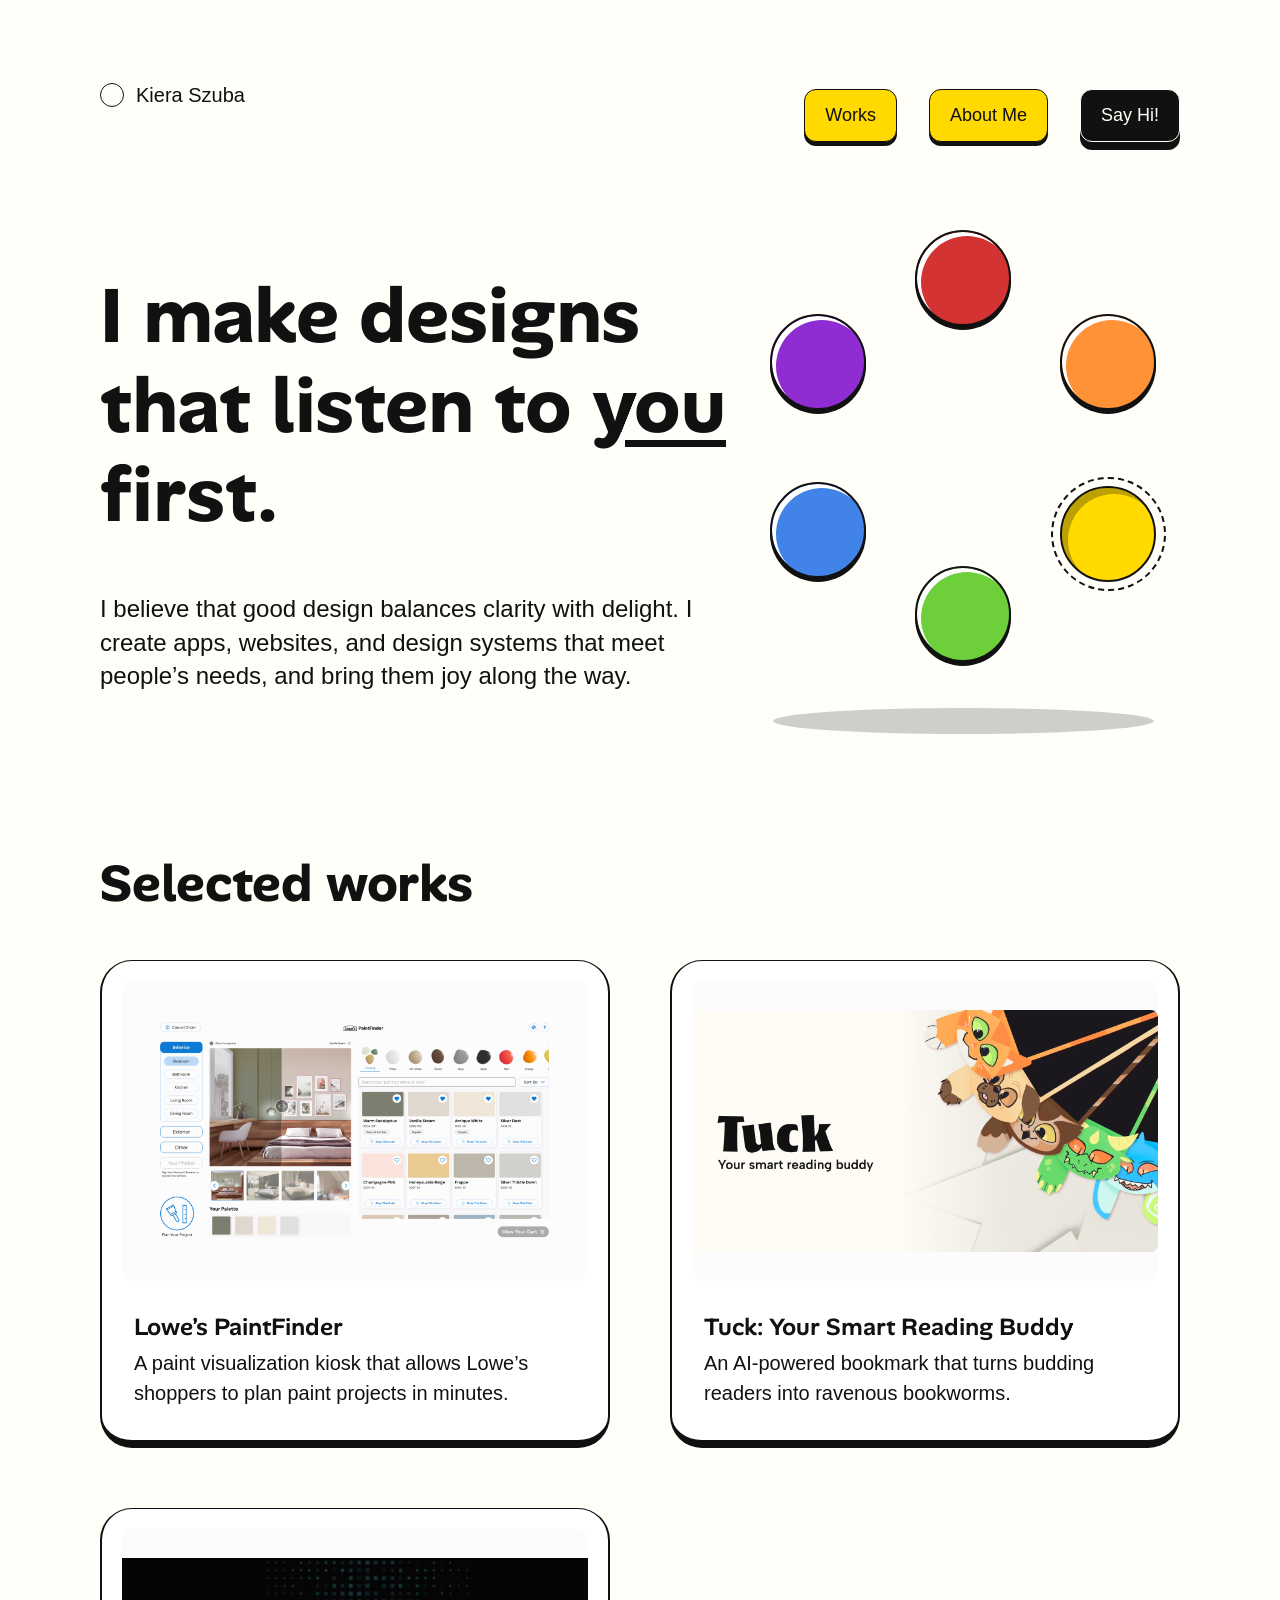
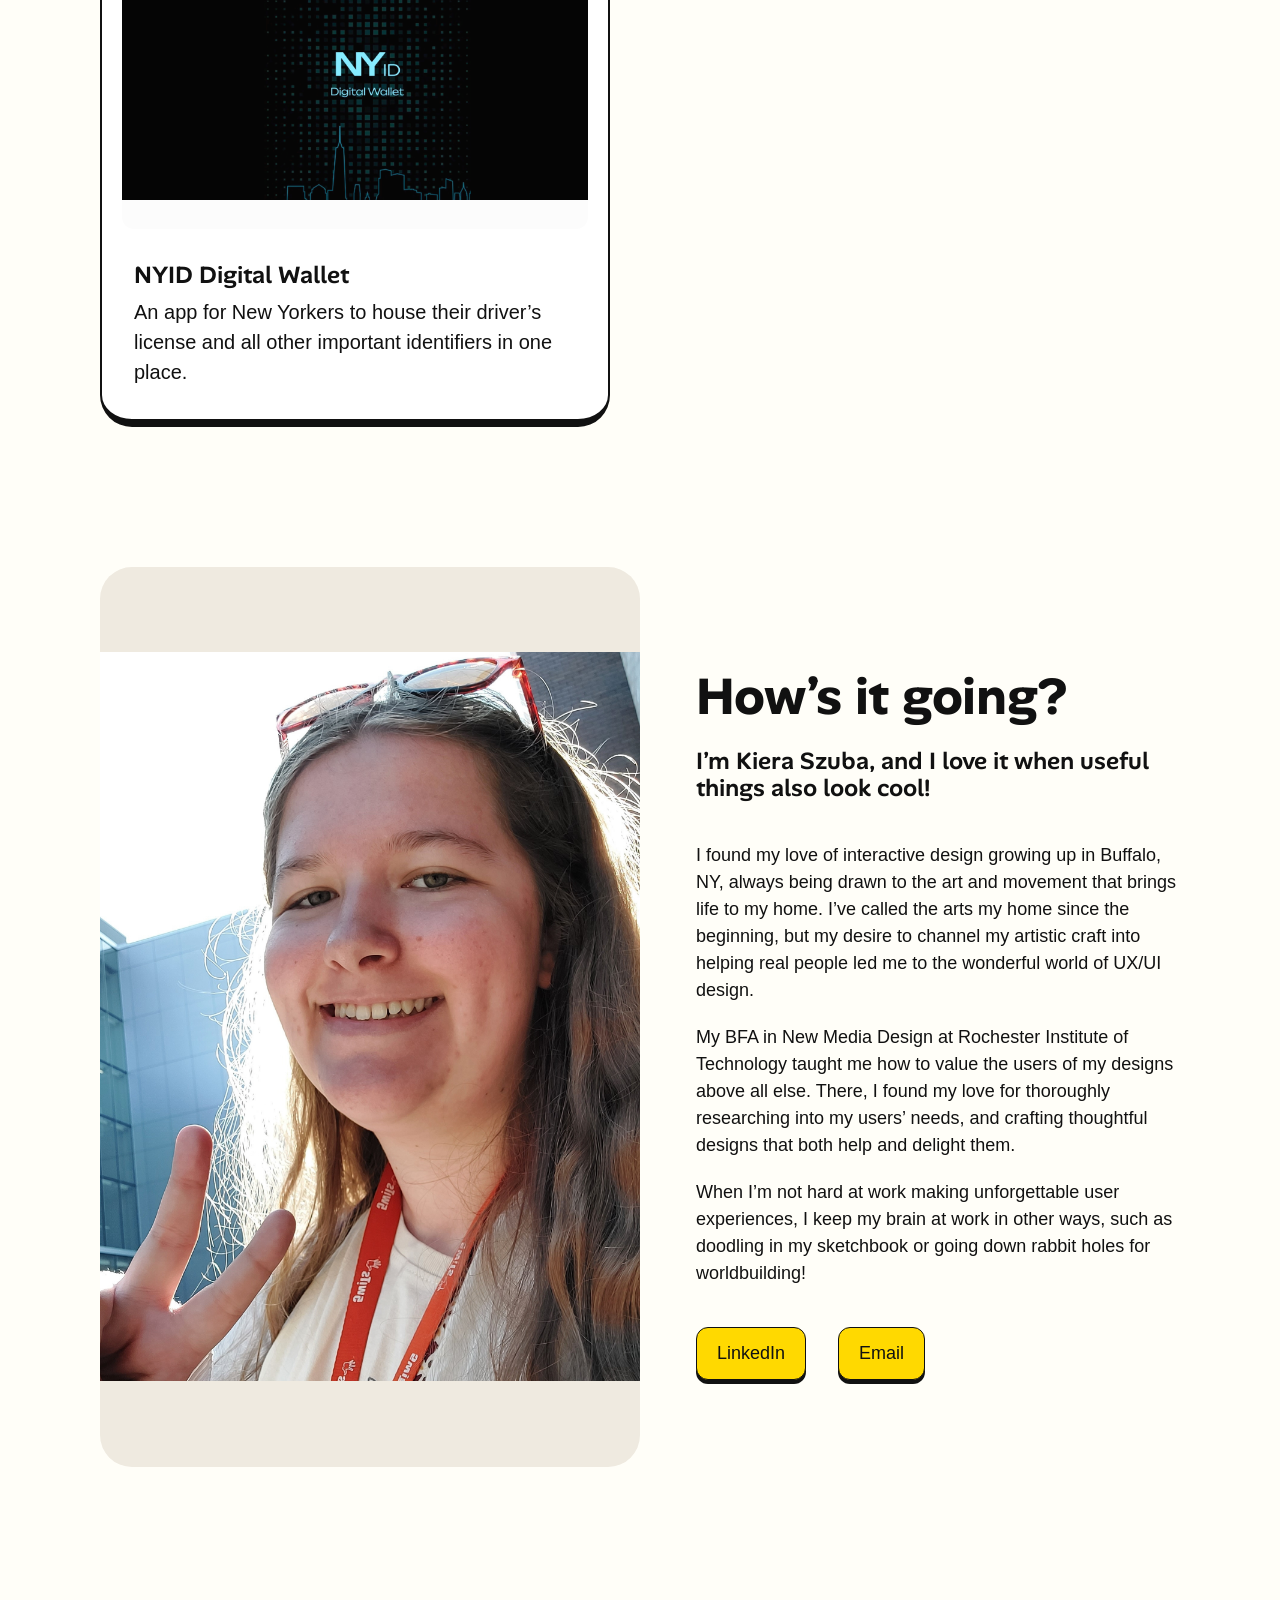
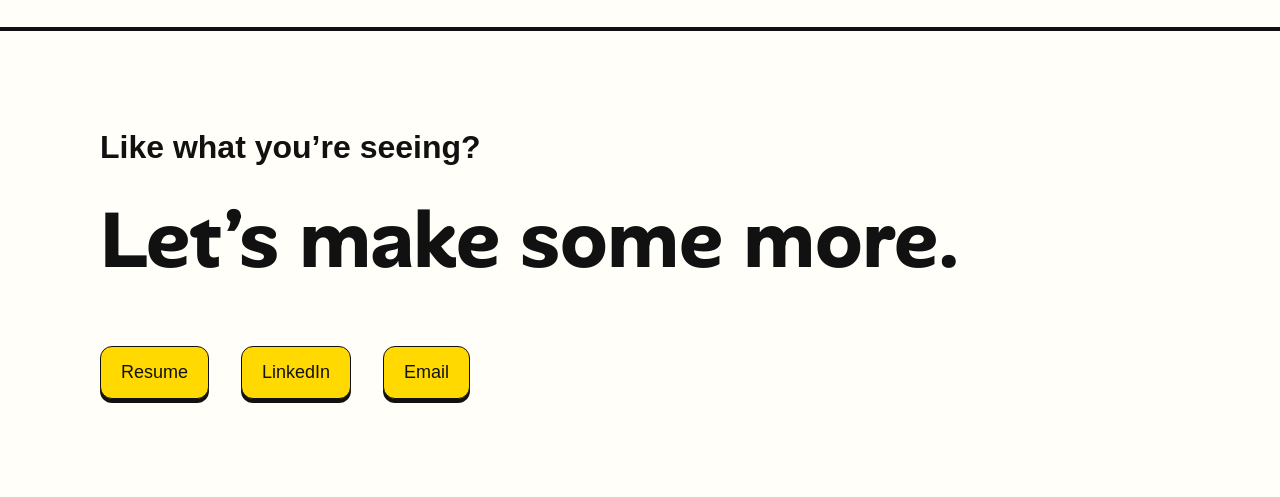
==== index.html @ 677460e4 "add *un-nested* portfolio files" ====
<!DOCTYPE html>
<html lang="en">
<head>
  <meta charset="utf-8">
  <meta name="viewport" content="width=device-width, initial-scale=1">
  <title>Kiera Szuba — UX/UI Designer</title>
  <meta name="description" content="Kiera Szuba designs apps, websites, and design systems that balance clarity with delight.">
  <link rel="preconnect" href="https://fonts.googleapis.com">
  <link rel="preconnect" href="https://fonts.gstatic.com" crossorigin>
  <link href="https://fonts.googleapis.com/css2?family=Alan+Sans:wght@600;700&display=swap" rel="stylesheet">
  <link rel="stylesheet" href="styles.css">
</head>
<body>
  <div class="page">
    <main class="main">

      <header class="header" id="top">
        <nav class="nav" aria-label="Primary">
          <a class="logo" href="#top" aria-label="Kiera Szuba, home">
            <span class="logo__mark" aria-hidden="true"></span>
            <span class="logo__name">Kiera Szuba</span>
          </a>
          <div class="nav__buttons">
            <a class="btn" href="#works">Works</a>
            <a class="btn" href="#about">About Me</a>
            <a class="btn btn--dark" href="#contact">Say Hi!</a>
          </div>
        </nav>

        <div class="intro">
          <div class="intro__text">
            <h1 class="hero">I make designs that listen to <u>you</u> first.</h1>
            <p class="subtitle">I believe that good design balances clarity with delight. I create apps, websites, and design systems that meet people’s needs, and bring them joy along the way.</p>
          </div>

          <div class="wheel" role="group" aria-label="Pick an accent color for the site">
            <div class="wheel__ring">
              <button class="wheel__dot wheel__dot--r" type="button" data-color="#d33333" aria-label="Red" aria-pressed="false"></button>
              <button class="wheel__dot wheel__dot--o" type="button" data-color="#ff9137" aria-label="Orange" aria-pressed="false"></button>
              <button class="wheel__dot wheel__dot--y" type="button" data-color="#ffd900" aria-label="Yellow" aria-pressed="true"></button>
              <button class="wheel__dot wheel__dot--g" type="button" data-color="#6dd03b" aria-label="Green" aria-pressed="false"></button>
              <button class="wheel__dot wheel__dot--b" type="button" data-color="#4183e7" aria-label="Blue" aria-pressed="false"></button>
              <button class="wheel__dot wheel__dot--v" type="button" data-color="#902dd2" aria-label="Purple" aria-pressed="false"></button>
            </div>
            <img class="wheel__shadow" src="assets/wheel-shadow.svg" alt="" aria-hidden="true">
          </div>
        </div>
      </header>

      <div class="body">
        <section class="works" id="works" aria-labelledby="works-title">
          <h2 class="section-title" id="works-title">Selected works</h2>
          <div class="cards">

            <article class="card" data-reveal>
              <div class="card__media">
                <img class="card__img" src="assets/lowes.png" alt="Lowe’s PaintFinder kiosk interface">
              </div>
              <div class="card__text">
                <h3 class="card__title"><a class="card__link" href="paintfinder.html">Lowe’s PaintFinder</a></h3>
                <p class="card__desc">A paint visualization kiosk that allows Lowe’s shoppers to plan paint projects in minutes.</p>
              </div>
            </article>

            <article class="card" data-reveal>
              <div class="card__media">
                <img class="card__img" src="assets/tuck.png" alt="Tuck, your smart reading buddy, with illustrated book characters">
              </div>
              <div class="card__text">
                <h3 class="card__title"><a class="card__link" href="#">Tuck: Your Smart Reading Buddy</a></h3>
                <p class="card__desc">An AI-powered bookmark that turns budding readers into ravenous bookworms.</p>
              </div>
            </article>

            <article class="card" data-reveal>
              <div class="card__media">
                <img class="card__img" src="assets/nyid.png" alt="NYID Digital Wallet splash screen">
              </div>
              <div class="card__text">
                <h3 class="card__title"><a class="card__link" href="#">NYID Digital Wallet</a></h3>
                <p class="card__desc">An app for New Yorkers to house their driver’s license and all other important identifiers in one place.</p>
              </div>
            </article>

          </div>
        </section>

        <section class="about" id="about" aria-labelledby="about-title">
          <div class="about__photo">
            <img src="assets/about-photo.jpg" alt="A monkey resting on a rock ledge at the zoo">
          </div>
          <div class="about__text">
            <div class="about__heading">
              <h2 class="section-title" id="about-title">How’s it going?</h2>
              <p class="about__lede">I’m Kiera Szuba, and I love it when useful things also look cool!</p>
            </div>
            <div class="about__copy">
              <p>I found my love of interactive design growing up in Buffalo, NY, always being drawn to the art and movement that brings life to my home. I’ve called the arts my home since the beginning, but my desire to channel my artistic craft into helping real people led me to the wonderful world of UX/UI design.</p>
              <p>My BFA in New Media Design at Rochester Institute of Technology taught me how to value the users of my designs above all else. There, I found my love for thoroughly researching into my users’ needs, and crafting thoughtful designs that both help and delight them.</p>
              <p>When I’m not hard at work making unforgettable user experiences, I keep my brain at work in other ways, such as doodling in my sketchbook or going down rabbit holes for worldbuilding!</p>
            </div>
            <div class="about__contact">
              <a class="btn" href="#" data-link="linkedin">LinkedIn</a>
              <a class="btn" href="#" data-link="email">Email</a>
            </div>
          </div>
        </section>
      </div>
    </main>

    <footer class="footer" id="contact">
      <div class="footer__content">
        <div class="footer__tagline">
          <p class="footer__kicker">Like what you’re seeing?</p>
          <p class="footer__title">Let’s make some more.</p>
        </div>
        <div class="footer__nav">
          <a class="btn" href="#" data-link="resume">Resume</a>
          <a class="btn" href="#" data-link="linkedin">LinkedIn</a>
          <a class="btn" href="#" data-link="email">Email</a>
        </div>
      </div>
    </footer>
  </div>

  <script src="script.js"></script>
</body>
</html>
---- styles.css ----
/* ---------- Tokens (from Figma) ---------- */
:root {
  --white: #fffef8;
  --black: #111111;
  --tan: #efeae0;

  --purple: #902dd2;
  --blue: #4183e7;
  --green: #6dd03b;
  --yellow: #ffd900;
  --orange: #ff9137;
  --red: #d33333;

  /* Site accent: yellow by default */
  --accent: var(--yellow);
  --accent-ink: var(--black);

  --font-display: "Alan Sans", "Avenir Next", Avenir, sans-serif;
  --font-body: Avenir, "Avenir Next", "Nunito Sans", "Segoe UI", sans-serif;

  --content: 1720px;
  --radius-btn: 12px;
  --radius-card: 32px;
}

*, *::before, *::after { box-sizing: border-box; }

html { scroll-behavior: smooth; }

body {
  margin: 0;
  background: var(--white);
  color: var(--black);
  font-family: var(--font-body);
  font-weight: 350;
  font-size: 18px;
  line-height: 1.5;
  overflow-x: clip;
}

p, h1, h2, h3, figure { margin: 0; }
img { display: block; max-width: 100%; }
a { color: inherit; text-decoration: none; }
::selection { background: var(--accent); color: var(--accent-ink); }

/* ---------- Layout shell ---------- */
.page {
  display: flex;
  flex-direction: column;
  align-items: center;
  gap: 160px;
  padding-top: 80px;
  background: var(--white);
}

.main {
  display: flex;
  flex-direction: column;
  gap: 120px;
  width: min(var(--content), 100% - 200px);
}

/* ---------- Buttons ---------- */
.btn {
  display: inline-flex;
  align-items: center;
  justify-content: center;
  padding: 12px 20px;
  background: var(--accent);
  color: var(--accent-ink);
  border: 1px solid var(--black);
  border-radius: var(--radius-btn);
  box-shadow: 0 4px 0 var(--black);
  font-size: 18px;
  line-height: 1.5;
  white-space: nowrap;
  cursor: pointer;
  transition: transform .12s ease, box-shadow .12s ease, background-color .2s ease, color .2s ease;
}
.btn:hover  { transform: translateY(2px); box-shadow: 0 2px 0 var(--black); }
.btn:active { transform: translateY(4px); box-shadow: 0 0 0 var(--black); }

.btn--dark {
  background: var(--black);
  color: var(--white);
  border-color: var(--white);
  box-shadow: 0 8px 0 var(--black);
}
.btn--dark:hover  { transform: translateY(4px); box-shadow: 0 4px 0 var(--black); }
.btn--dark:active { transform: translateY(8px); box-shadow: 0 0 0 var(--black); }

.btn--cta {
  padding: 14px 28px;
  font-weight: 700;
  font-size: 20px;
}

.btn:focus-visible, .logo:focus-visible, .card__link:focus-visible, .wheel__dot:focus-visible {
  outline: 2px solid var(--black);
  outline-offset: 4px;
}

/* ---------- Header ---------- */
.header {
  display: flex;
  flex-direction: column;
  gap: 80px;
  width: 100%;
}

.nav {
  display: flex;
  align-items: flex-start;
  justify-content: space-between;
  height: 70px;
}

.logo { display: flex; align-items: center; gap: 12px; }
.logo__mark {
  width: 24px;
  height: 24px;
  border: 1px solid var(--black);
  border-radius: 100px;
}
.logo__name { font-size: 20px; line-height: 1.5; white-space: nowrap; }

.nav__buttons { display: flex; align-items: center; gap: 32px; height: 70px; }

.intro {
  display: flex;
  align-items: center;
  justify-content: space-between;
  gap: 48px;
  padding-right: 70px;
}

.intro__text {
  display: flex;
  flex-direction: column;
  gap: 52px;
  min-width: 0;
}

.hero {
  max-width: 1009px;
  font-family: var(--font-display);
  font-weight: 700;
  font-size: clamp(56px, 7.2vw, 78px);
  line-height: 1.15;
}
.hero u, .cs-title u, .footer__title u { text-underline-position: from-font; }

.subtitle {
  max-width: 600px;
  font-size: 32px;
  line-height: 1.4;
}

/* ---------- Color wheel ---------- */
.wheel {
  --s: 1;
  --spin: 60s;
  position: relative;
  flex: none;
  width: calc(493px * var(--s));
  height: calc(630px * var(--s));
}

.wheel__ring {
  position: absolute;
  left: calc(247px * var(--s));
  top: calc(270px * var(--s));
  width: 0;
  height: 0;
  animation: wheel-spin var(--spin) linear infinite;
}

.wheel__dot {
  --dx: 0;
  --dy: 0;
  --dot: var(--red);
  position: absolute;
  left: calc((var(--dx) - 60) * var(--s) * 1px);
  top: calc((var(--dy) - 60) * var(--s) * 1px);
  width: calc(120px * var(--s));
  height: calc(120px * var(--s));
  padding: 0;
  border: 2px solid var(--black);
  border-radius: 50%;
  background: var(--dot);
  box-shadow: inset 4px 4px 0 #fff, 0 4px 0 var(--black);
  cursor: pointer;
  transition: transform .12s ease, box-shadow .12s ease;
  animation: wheel-unspin var(--spin) linear infinite;
}
.wheel__dot:hover  { transform: translateY(2px); box-shadow: inset 4px 4px 0 #fff, 0 2px 0 var(--black); }
.wheel__dot:active { transform: translateY(4px); box-shadow: inset 4px 4px 0 #fff, 0 0 0 var(--black); }

.wheel__dot[aria-pressed="true"],
.wheel__dot[aria-pressed="true"]:hover,
.wheel__dot[aria-pressed="true"]:active {
  transform: translateY(4px);
  box-shadow: inset 6px 6px 0 rgba(17, 17, 17, .28), 0 0 0 var(--black);
}

.wheel__dot::after {
  content: "";
  position: absolute;
  inset: calc(-14px * var(--s));
  border: 2px dashed var(--black);
  border-radius: 50%;
  opacity: 0;
  scale: .6;
  transition: opacity .2s ease, scale .4s cubic-bezier(.34, 1.56, .64, 1);
  animation: dot-orbit 12s linear infinite;
  pointer-events: none;
}
.wheel__dot[aria-pressed="true"]::after { opacity: 1; scale: 1; }

.wheel__ripple {
  position: absolute;
  inset: -2px;
  border: 3px solid var(--black);
  border-radius: 50%;
  pointer-events: none;
}

.wheel:has(.wheel__dot:hover, .wheel__dot:focus-visible) :is(.wheel__ring, .wheel__dot) {
  animation-play-state: paused;
}

.wheel__dot--r { --dx: 0;      --dy: -209.5;  --dot: var(--red); }
.wheel__dot--o { --dx: 181.4;  --dy: -104.75; --dot: var(--orange); }
.wheel__dot--y { --dx: 181.4;  --dy: 104.75;  --dot: var(--yellow); }
.wheel__dot--g { --dx: 0;      --dy: 209.5;   --dot: var(--green); }
.wheel__dot--b { --dx: -181.4; --dy: 104.75;  --dot: var(--blue); }
.wheel__dot--v { --dx: -181.4; --dy: -104.75; --dot: var(--purple); }

@keyframes wheel-spin   { from { rotate: 0deg; } to { rotate: 360deg; } }
@keyframes wheel-unspin { from { rotate: 0deg; } to { rotate: -360deg; } }
@keyframes dot-orbit    { to { rotate: 360deg; } }

.wheel__shadow {
  position: absolute;
  left: calc(9px * var(--s));
  top: calc(597px * var(--s));
  width: calc(476px * var(--s));
  height: calc(33px * var(--s));
  pointer-events: none;
}

/* ---------- Body ---------- */
.body {
  display: flex;
  flex-direction: column;
  gap: 140px;
  width: 100%;
}

.section-title {
  font-family: var(--font-display);
  font-weight: 700;
  font-size: 52px;
  line-height: 1.15;
}

/* Works */
.works { display: grid; gap: 46px; }

.cards {
  display: grid;
  grid-template-columns: repeat(2, minmax(0, 1fr));
  gap: 60px;
}

.card {
  position: relative;
  display: flex;
  flex-direction: column;
  gap: 20px;
  padding: 20px;
  background: #fff;
  border: solid var(--black);
  border-width: 1px 2px 8px 2px;
  border-radius: var(--radius-card);
  transition: transform .15s ease;
}
.card:hover { transform: translateY(-4px); }

.card__media {
  position: relative;
  height: 300px;
  border-radius: var(--radius-btn);
  background: #fcfcfc;
  overflow: clip;
}
.card__img {
  position: absolute;
  left: 50%;
  top: 50%;
  width: 100%;
  height: 400px;
  object-fit: contain;
  transform: translate(-50%, -50%);
  pointer-events: none;
}

.card__text {
  display: flex;
  flex-direction: column;
  gap: 8px;
  width: min(504px, 100%);
  padding: 12px;
}
.card__title {
  font-family: var(--font-display);
  font-weight: 600;
  font-size: 24px;
  line-height: 1.15;
}
.card__link::after { content: ""; position: absolute; inset: 0; border-radius: inherit; }
.card__desc { font-size: 20px; line-height: 1.5; }

/* About */
.about { display: flex; align-items: flex-start; gap: 80px; }

.about__photo {
  position: relative;
  flex: none;
  width: 820px;
  height: 1080px;
  border-radius: var(--radius-card);
  background: var(--tan);
  overflow: clip;
}
.about__photo img {
  height: 100%;
  object-fit: contain;
}

.about__text {
  position: sticky;
  top: 0;
  display: flex;
  flex-direction: column;
  gap: 40px;
  padding: 100px 0 40px;
  width: min(655px, 100%);
}
.about__heading { display: flex; flex-direction: column; gap: 20px; }
.about__lede {
  font-family: var(--font-display);
  font-weight: 600;
  font-size: 24px;
  line-height: 1.15;
}
.about__copy p { line-height: 1.5; }
.about__copy p + p { margin-top: 20px; }
.about__contact { display: flex; gap: 32px; padding-bottom: 4px; }

/* ---------- Case Study Specific Styles ---------- */
.cs-hero {
  display: flex;
  flex-direction: column;
  gap: 24px;
  max-width: 900px;
}

.cs-title {
  font-family: var(--font-display);
  font-weight: 700;
  font-size: clamp(48px, 6vw, 72px);
  line-height: 1.1;
}

.cs-subtitle {
  font-size: 28px;
  line-height: 1.4;
  color: #333;
}

.cs-hero-media {
  width: 100%;
  background: #fff;
  border-radius: var(--radius-card);
  display: flex;
  justify-content: center;
  align-items: center;
  overflow: hidden;
}

.cs-hero-media img {
  width: 100%;
  height: auto;
  border-radius: var(--radius-btn);
}

.cs-grid {
  display: grid;
  grid-template-columns: 1fr 1fr;
  gap: 80px;
  align-items: start;
}

.cs-text-block {
  display: flex;
  flex-direction: column;
  gap: 40px;
}

.cs-heading {
  font-family: var(--font-display);
  font-weight: 700;
  font-size: 44px;
  line-height: 1.2;
}

.cs-copy {
  display: flex;
  flex-direction: column;
  gap: 20px;
  font-size: 22px;
  line-height: 1.5;
}

.cs-subsection {
  display: flex;
  flex-direction: column;
  gap: 16px;
  margin-top: 10px;
}

.cs-subheading {
  font-family: var(--font-display);
  font-weight: 700;
  font-size: 26px;
}

.cs-copy-text {
  font-size: 20px;
  line-height: 1.6;
}

.cs-media-block {
  display: flex;
  flex-direction: column;
  gap: 16px;
}

.cs-media-img {
  width: 100%;
  border-radius: var(--radius-card);
  object-fit: cover;
}

.cs-caption {
  font-size: 16px;
  color: #555;
  text-align: center;
  font-style: italic;
}

.cs-features {
  display: flex;
  flex-direction: column;
  gap: 48px;
}

.cs-feature-cards {
  display: grid;
  grid-template-columns: repeat(3, minmax(0, 1fr));
  gap: 32px;
}

.cs-card {
  padding: 36px 30px;
  background: #fff;
  border: solid var(--black);
  border-width: 1px 2px 8px 2px;
  border-radius: var(--radius-card);
  display: flex;
  flex-direction: column;
  gap: 16px;
}

.cs-card__title {
  font-family: var(--font-display);
  font-weight: 700;
  font-size: 26px;
}

.cs-card__desc {
  font-size: 19px;
  line-height: 1.5;
}

/* ---------- Anatomy Section ---------- */
.cs-anatomy {
  display: flex;
  flex-direction: column;
  gap: 36px;
  width: 100%;
}

.cs-anatomy__header {
  display: flex;
  flex-direction: column;
  gap: 12px;
}

.cs-anatomy__intro {
  font-size: 20px;
  line-height: 1.5;
  color: var(--black);
}

.cs-anatomy__instruction {
  font-size: 18px;
  color: #555;
}

.cs-anatomy__content {
  display: grid;
  grid-template-columns: minmax(0, 1.3fr) minmax(0, 0.9fr);
  gap: 48px;
  align-items: center;
}

.cs-anatomy__views {
  display: grid;
  grid-template-columns: repeat(2, 1fr);
  gap: 24px;
}

.cs-anatomy__view {
  position: relative;
  display: flex;
  align-items: center;
  justify-content: center;
}

.cs-anatomy__view img {
  width: 100%;
  height: auto;
  object-fit: contain;
  display: block;
}

.cs-hotspot {
  position: absolute;
  width: 32px;
  height: 32px;
  padding: 6px;
  border: 2px solid var(--black);
  border-radius: 50%;
  background: var(--yellow);
  cursor: pointer;
  transform: translate(-50%, -50%);
  display: flex;
  align-items: center;
  justify-content: center;
  box-shadow: 0 2px 6px rgba(0, 0, 0, 0.2);
  transition: transform 0.2s ease, background-color 0.2s ease, box-shadow 0.2s ease;
  z-index: 2;
}

.cs-hotspot__dot {
  width: 80%;
  height: 80%;
  border-radius: 50%;
  background: var(--black);
  pointer-events: none;
}

.cs-hotspot:hover {
  transform: translate(-50%, -50%) scale(1.15);
  box-shadow: 0 4px 10px rgba(0, 0, 0, 0.3);
  padding: 2px;
}

.cs-hotspot.is-active {
  background: var(--yellow);
  outline: 1px dashed var(--black);
  outline-offset: 2px;
  transform: translate(-50%, -50%) scale(1.25);
  padding: 2px;
}

.cs-hotspot:focus-visible {
  outline: 3px solid var(--black);
  outline-offset: 3px;
}

.cs-anatomy__card-wrapper {
  display: flex;
  align-items: center;
}

.cs-anatomy__card {
  padding: 36px 32px;
  background: #fff;
  border: 1px solid var(--black);
  border-radius: var(--radius-card);
  box-shadow: 0 4px 12px rgba(0, 0, 0, 0.04);
  display: flex;
  flex-direction: column;
  gap: 16px;
  width: 100%;
  min-height: 220px;
  justify-content: center;
  transition: opacity 0.25s ease, transform 0.25s ease;
}

.cs-anatomy__card-title {
  font-family: var(--font-display);
  font-weight: 700;
  font-size: 28px;
  line-height: 1.2;
  color: var(--black);
}

.cs-anatomy__card-desc {
  font-size: 19px;
  line-height: 1.6;
  color: #333;
}

/* ---------- Footer ---------- */
.footer {
  width: 100%;
  padding: 94px 100px;
  border-top: 4px solid var(--black);
  overflow: clip;
}
.footer__content { display: flex; flex-direction: column; gap: 60px; }
.footer__tagline { display: flex; flex-direction: column; gap: 24px; }
.footer__kicker { font-weight: 800; font-size: 32px; line-height: 1.4; }
.footer__title {
  font-family: var(--font-display);
  font-weight: 700;
  font-size: 80px;
  line-height: 1.15;
}
.footer__nav { display: flex; align-items: center; gap: 32px; padding-bottom: 4px; }

.back-to-top {
  background: none;
  border: none;
  font-family: var(--font-body);
  font-size: 16px;
  font-weight: 600;
  cursor: pointer;
  text-decoration: underline;
  color: var(--black);
  padding: 4px 8px;
}
.back-to-top:hover { opacity: 0.7; }

/* ---------- Scroll reveal ---------- */
.js [data-reveal] {
  opacity: 0;
  transform: translateY(24px);
  transition: opacity .6s ease, transform .6s ease;
}
.js [data-reveal].is-visible { opacity: 1; transform: none; }
.js [data-reveal].is-visible:hover { transform: translateY(-4px); transition: transform .15s ease; }

@media (prefers-reduced-motion: reduce) {
  html { scroll-behavior: auto; }
  .wheel__ring, .wheel__dot, .wheel__dot::after { animation: none; }
  .wheel__dot::after { transition: none; }
  .js [data-reveal] { opacity: 1; transform: none; transition: none; }
  .btn, .card, .wheel__dot { transition: none; }
}

/* ---------- Responsive ---------- */
@media (max-width: 1512px) {
  .intro { padding-right: 20px; gap: 32px; }
  .wheel { --s: .8; }
  .subtitle { font-size: 24px; }
  .about { gap: 56px; }
  .about__photo { width: 50%; height: 900px; }
  .footer__card { padding: 48px 56px; }
}

@media (max-width: 1100px) {
  .main, .footer { width: calc(100% - 80px); }
  .header { gap: 56px; }
  .intro { flex-direction: column; align-items: flex-start; gap: 56px; }
  .wheel { --s: .6; align-self: center; }
  .cards { grid-template-columns: 1fr; }
  .about { flex-direction: column; }
  .about__photo { width: 100%; height: 640px; }
  .about__text { position: static; padding: 0; width: 100%; }
  
  .cs-grid { grid-template-columns: 1fr; gap: 48px; }
  .cs-feature-cards { grid-template-columns: 1fr; }
  .cs-anatomy__content { grid-template-columns: 1fr; gap: 32px; }
  
  .footer__card { grid-template-columns: 1fr; gap: 32px; }
  .footer__right { align-items: flex-start; }
  .footer__nav { justify-content: flex-start; }
}

@media (max-width: 640px) {
  .page { gap: 96px; padding-top: 32px; }
  .main, .footer { width: calc(100% - 40px); gap: 80px; }
  .nav { height: auto; flex-direction: column; gap: 20px; }
  .nav__buttons, .about__contact, .footer__nav { gap: 12px; flex-wrap: wrap; height: auto; }
  .subtitle { font-size: 22px; }
  .wheel { --s: .5; }
  .body { gap: 80px; }
  .section-title { font-size: 36px; }
  .card { padding: 14px; }
  .card__media { height: 280px; }
  .cs-anatomy__views { grid-template-columns: 1fr; }
  .cs-hotspot { width: 28px; height: 28px; }
  .cs-hotspot__dot { width: 6px; height: 6px; }
  .cs-anatomy__card { padding: 24px; }
  .cs-anatomy__card-title { font-size: 22px; }
  .cs-anatomy__card-desc { font-size: 17px; }
  .footer__card { padding: 32px 24px; }
}
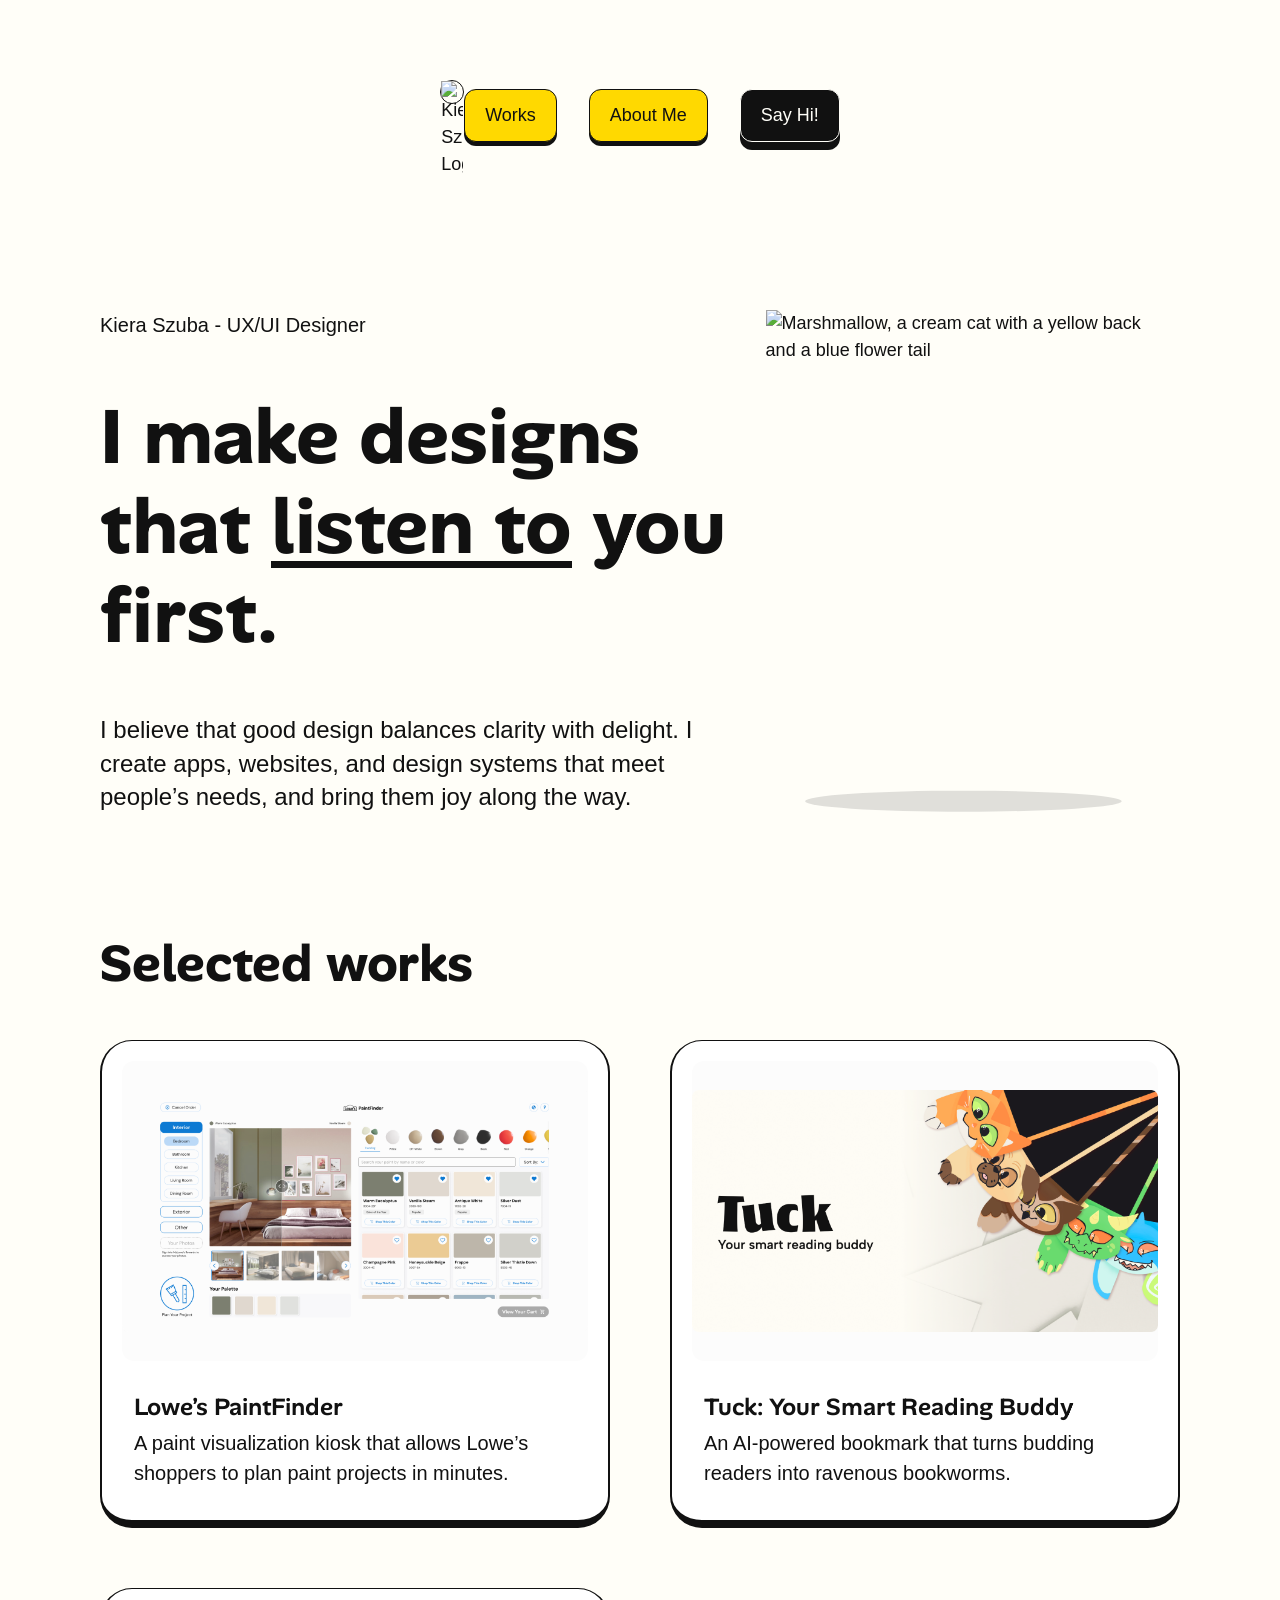
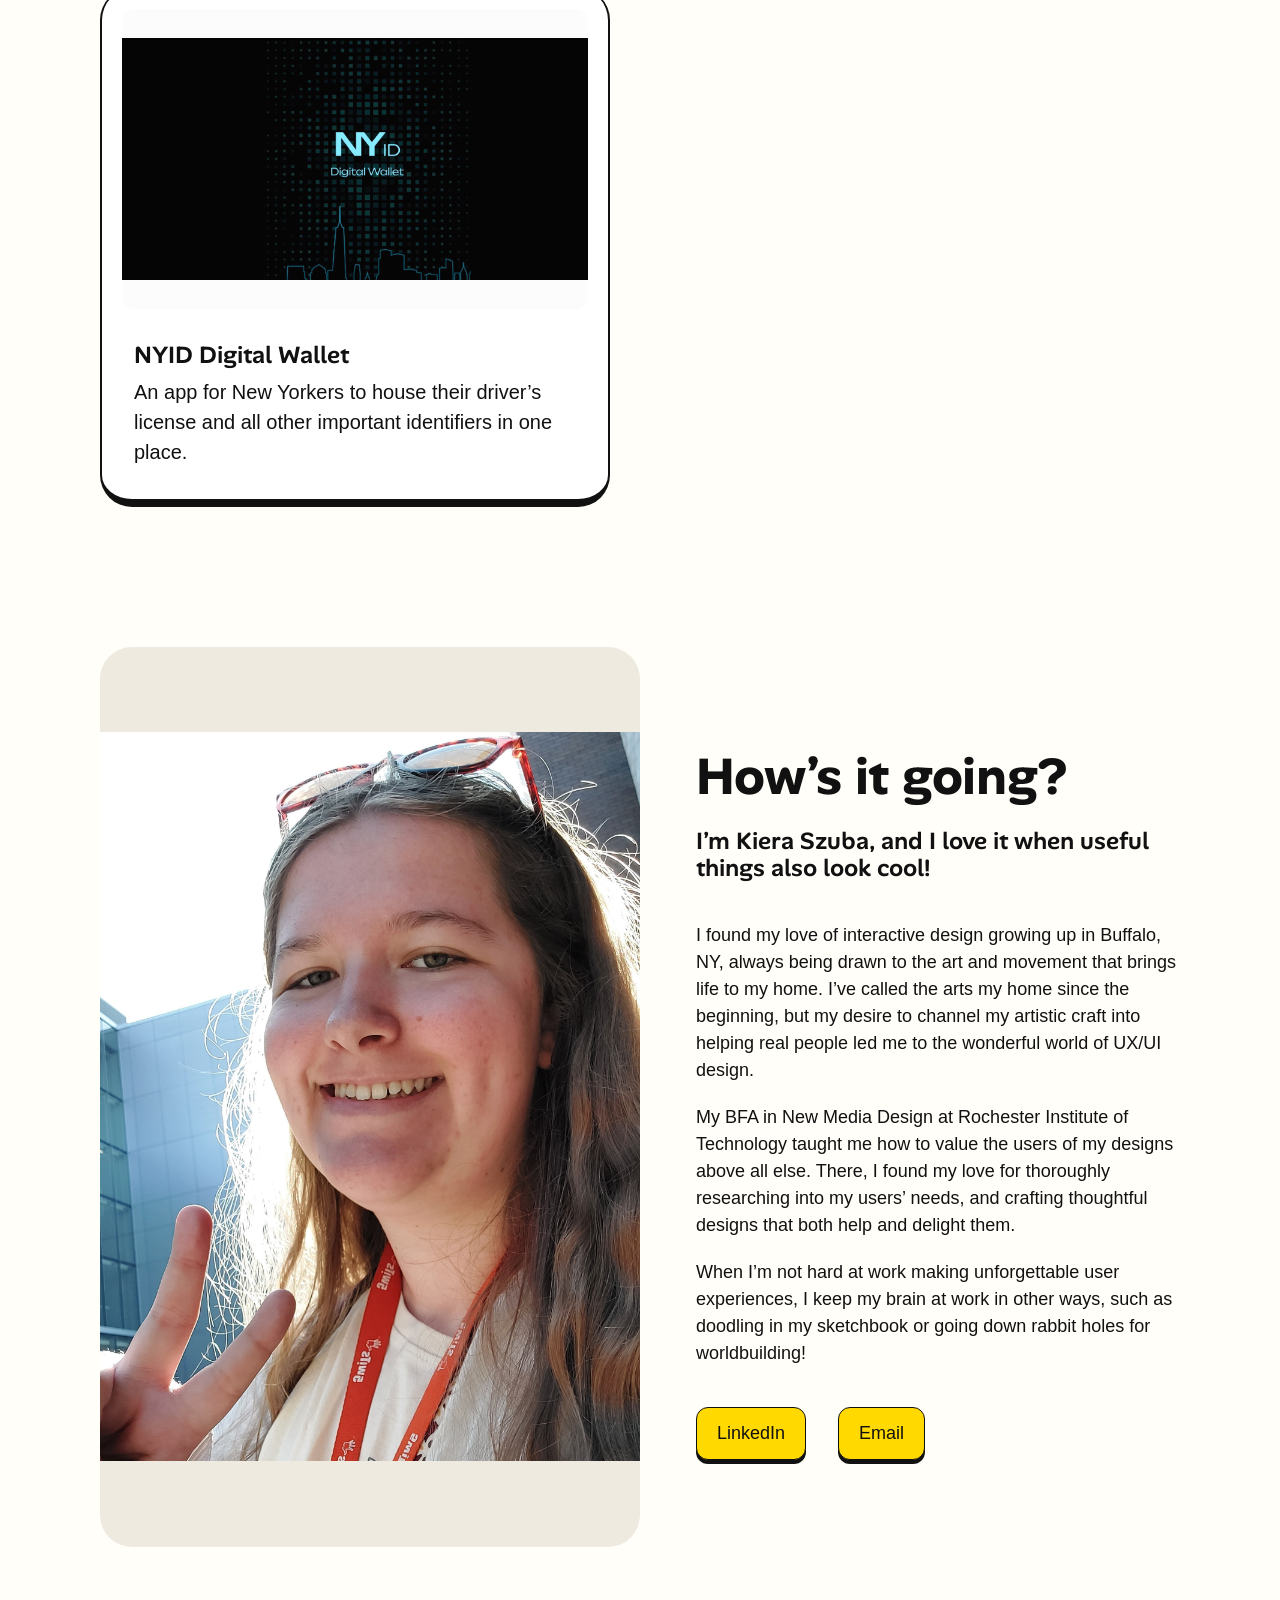
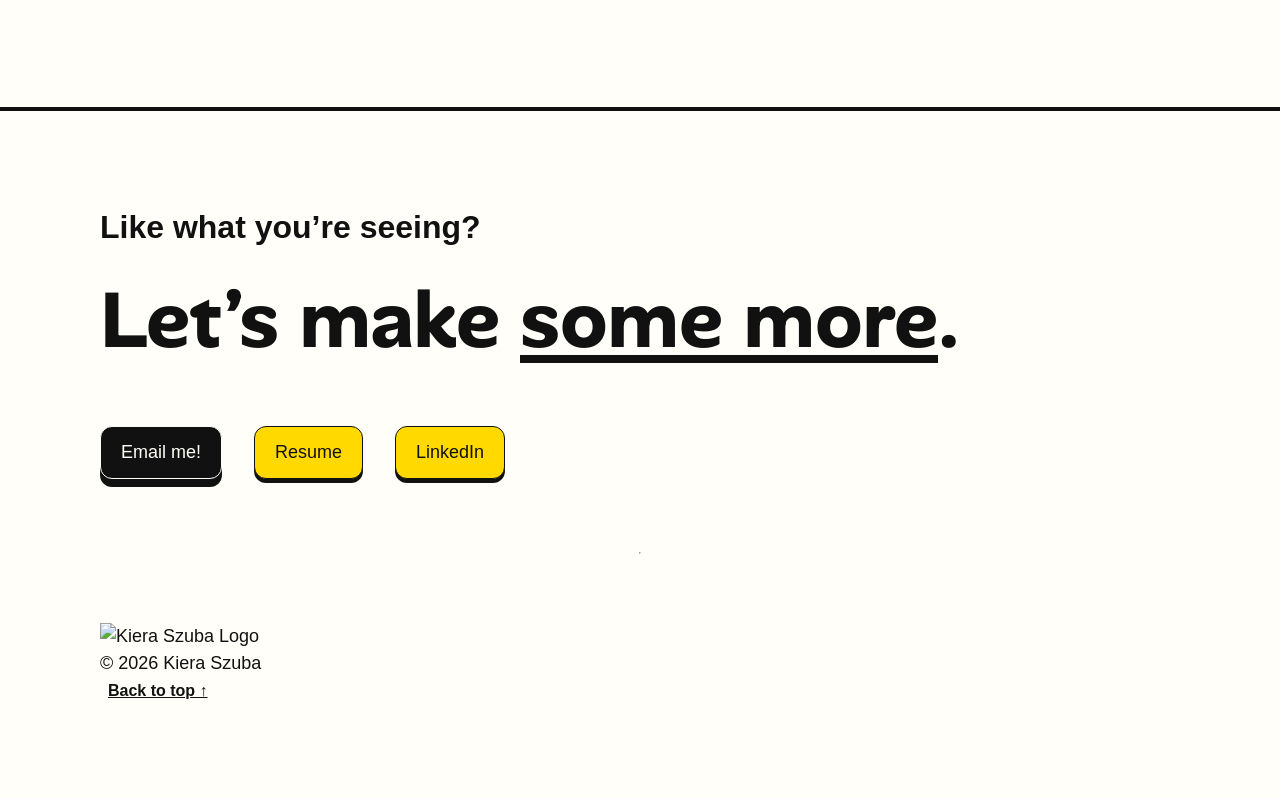
==== commit 105a5f3e: "Refactor HTML structure and content for clarity" ====
--- a/index.html
+++ b/index.html
@@ -1,48 +1,122 @@
 <!DOCTYPE html>
 <html lang="en">
+
 <head>
   <meta charset="utf-8">
   <meta name="viewport" content="width=device-width, initial-scale=1">
   <title>Kiera Szuba — UX/UI Designer</title>
-  <meta name="description" content="Kiera Szuba designs apps, websites, and design systems that balance clarity with delight.">
+  <meta name="description"
+    content="Kiera Szuba designs apps, websites, and design systems that balance clarity with delight.">
   <link rel="preconnect" href="https://fonts.googleapis.com">
   <link rel="preconnect" href="https://fonts.gstatic.com" crossorigin>
   <link href="https://fonts.googleapis.com/css2?family=Alan+Sans:wght@600;700&display=swap" rel="stylesheet">
   <link rel="stylesheet" href="styles.css">
 </head>
-<body>
+
+<body data-pattern="yellow">
+  <div class="bg-pattern" aria-hidden="true">
+    <div class="bg-pattern__strip" style="--i: 0"></div>
+    <div class="bg-pattern__strip" style="--i: 1"></div>
+    <div class="bg-pattern__strip" style="--i: 2"></div>
+    <div class="bg-pattern__strip" style="--i: 3"></div>
+    <div class="bg-pattern__strip" style="--i: 4"></div>
+    <div class="bg-pattern__strip" style="--i: 5"></div>
+    <div class="bg-pattern__strip" style="--i: 6"></div>
+    <div class="bg-pattern__strip" style="--i: 7"></div>
+    <div class="bg-pattern__strip" style="--i: 8"></div>
+    <div class="bg-pattern__strip" style="--i: 9"></div>
+  </div>
   <div class="page">
+    <nav class="nav" aria-label="Primary">
+      <a class="logo" href="#top" aria-label="Kiera Szuba, home">
+        <span class="logo__mark" aria-hidden="true"><img src="assets/siteAssets/logoV1.svg" alt="Kiera Szuba Logo"></span>
+      </a>
+      <div class="nav__buttons">
+        <a class="btn" href="#works">Works</a>
+        <a class="btn" href="#about">About Me</a>
+        <a class="btn btn--dark" href="#contact">Say Hi!</a>
+      </div>
+    </nav>
     <main class="main">
 
+
       <header class="header" id="top">
-        <nav class="nav" aria-label="Primary">
-          <a class="logo" href="#top" aria-label="Kiera Szuba, home">
-            <span class="logo__mark" aria-hidden="true"></span>
-            <span class="logo__name">Kiera Szuba</span>
-          </a>
-          <div class="nav__buttons">
-            <a class="btn" href="#works">Works</a>
-            <a class="btn" href="#about">About Me</a>
-            <a class="btn btn--dark" href="#contact">Say Hi!</a>
-          </div>
-        </nav>
-
         <div class="intro">
           <div class="intro__text">
-            <h1 class="hero">I make designs that listen to <u>you</u> first.</h1>
-            <p class="subtitle">I believe that good design balances clarity with delight. I create apps, websites, and design systems that meet people’s needs, and bring them joy along the way.</p>
-          </div>
-
-          <div class="wheel" role="group" aria-label="Pick an accent color for the site">
+            <span class="logo__name">Kiera Szuba - UX/UI Designer</span>
+            <h1 class="hero">I make designs that <u>listen to</u> you first.</h1>
+            <p class="subtitle">I believe that good design balances clarity with delight. I create apps, websites, and
+              design systems that meet people’s needs, and bring them joy along the way.</p>
+          </div>
+
+          <div class="wheel">
             <div class="wheel__ring">
-              <button class="wheel__dot wheel__dot--r" type="button" data-color="#d33333" aria-label="Red" aria-pressed="false"></button>
-              <button class="wheel__dot wheel__dot--o" type="button" data-color="#ff9137" aria-label="Orange" aria-pressed="false"></button>
-              <button class="wheel__dot wheel__dot--y" type="button" data-color="#ffd900" aria-label="Yellow" aria-pressed="true"></button>
-              <button class="wheel__dot wheel__dot--g" type="button" data-color="#6dd03b" aria-label="Green" aria-pressed="false"></button>
-              <button class="wheel__dot wheel__dot--b" type="button" data-color="#4183e7" aria-label="Blue" aria-pressed="false"></button>
-              <button class="wheel__dot wheel__dot--v" type="button" data-color="#902dd2" aria-label="Purple" aria-pressed="false"></button>
-            </div>
-            <img class="wheel__shadow" src="assets/wheel-shadow.svg" alt="" aria-hidden="true">
+              <svg class="wheel__svg" viewBox="0 0 500 500" aria-label="Interactive color wheel">
+                <defs>
+                  <filter id="inner-shadow">
+                    <!-- 1. Create the inner shadow shape -->
+                    <feMorphology operator="erode" radius="3" in="SourceAlpha" result="eroded" />
+                    <feOffset dx="3" dy="3" in="eroded" result="offsetEroded" />
+                    <feComposite operator="out" in="SourceAlpha" in2="offsetEroded" result="edge" />
+
+                    <!-- 2. Fill the inner shadow edge with solid white -->
+                    <feFlood flood-color="#ffffff" result="white" />
+                    <feComposite operator="in" in="white" in2="edge" result="whiteEdge" />
+
+                    <!-- 3. TRIM STROKE: Erode SourceAlpha by half the stroke width (2px-3px) -->
+                    <!-- This creates a boundary mask strictly inside the black stroke -->
+                    <feMorphology operator="erode" radius="3" in="SourceAlpha" result="innerBounds" />
+                    <feComposite operator="in" in="whiteEdge" in2="innerBounds" result="cleanWhiteEdge" />
+
+                    <!-- 4. Composite the trimmed shadow over the sector graphic -->
+                    <feComposite operator="over" in="cleanWhiteEdge" in2="SourceGraphic" />
+                  </filter>
+                </defs>
+
+                <!-- Sector paths carry both fill & stroke directly. NO separate overlay paths exist. -->
+                <path class="wheel__sector" fill="var(--red)" data-color="red"
+                  data-image="assets/siteAssets/patches.png" tabindex="0" role="button" aria-pressed="false"
+                  aria-label="Red sector" alt="Patches, a red cat with a white belly and red-pronged antennae"
+                  d="M 250.0 20.0 A 230 230 0 0 1 449.19 135.0 L 349.59 192.5 A 115 115 0 0 0 250.0 135.0 Z" />
+
+                <path class="wheel__sector" fill="var(--orange)" data-color="orange"
+                  data-image="assets/siteAssets/trevor.png" tabindex="0" role="button" aria-pressed="false"
+                  aria-label="Orange sector" alt="Trevor, an orange tabby cat playing in chimney soot"
+                  d="M 449.19 135.0 A 230 230 0 0 1 449.19 365.0 L 349.59 307.5 A 115 115 0 0 0 349.59 192.5 Z" />
+
+                <path class="wheel__sector" fill="var(--yellow)" data-color="yellow"
+                  data-image="assets/siteAssets/marshmallow.png" tabindex="0" role="button" aria-pressed="true"
+                  aria-label="Yellow sector" alt="Marshmallow, a cream cat with a yellow back and a blue flower tail"
+                  d="M 449.19 365.0 A 230 230 0 0 1 250.0 480.0 L 250.0 365.0 A 115 115 0 0 0 349.59 307.5 Z" />
+
+                <path class="wheel__sector" fill="var(--green)" data-color="green"
+                  data-image="assets/siteAssets/goobus.png" tabindex="0" role="button" aria-pressed="false"
+                  aria-label="Green sector" alt="Goobus, a green alien cat with lighter antennae and a bulbed tail"
+                  d="M 250.0 480.0 A 230 230 0 0 1 50.81 365.0 L 150.41 307.5 A 115 115 0 0 0 250.0 365.0 Z" />
+
+                <path class="wheel__sector" fill="var(--blue)" data-color="blue"
+                  data-image="assets/siteAssets/steven.png" tabindex="0" role="button" aria-pressed="false"
+                  aria-label="Blue sector"
+                  d="M 50.81 365.0 A 230 230 0 0 1 50.81 135.0 L 150.41 192.5 A 115 115 0 0 0 150.41 307.5 Z" />
+
+                <path class="wheel__sector" fill="var(--purple)" data-color="purple"
+                  data-image="assets/siteAssets/serotonincat.png" tabindex="0" role="button" aria-pressed="false"
+                  aria-label="Purple sector"
+                  alt="Serotonincat, a purple cat with a lighter face and a darker misty tail"
+                  d="M 50.81 135.0 A 230 230 0 0 1 250.0 20.0 L 250.0 135.0 A 115 115 0 0 0 150.41 192.5 Z" />
+              </svg>
+            </div>
+
+            <div class="wheel__center">
+              <div class="wheel__center-box">
+                <img class="wheel__center-img" id="wheelCenterImg" src="assets/siteAssets/marshmallow.png"
+                  alt="Marshmallow, a cream cat with a yellow back and a blue flower tail" />
+              </div>
+            </div>
+
+            <svg class="wheel__shadow" viewBox="0 0 400 30" fill="none">
+              <ellipse cx="200" cy="15" rx="180" ry="12" fill="rgba(0,0,0,0.12)" />
+            </svg>
           </div>
         </div>
       </header>
@@ -58,13 +132,15 @@
               </div>
               <div class="card__text">
                 <h3 class="card__title"><a class="card__link" href="paintfinder.html">Lowe’s PaintFinder</a></h3>
-                <p class="card__desc">A paint visualization kiosk that allows Lowe’s shoppers to plan paint projects in minutes.</p>
+                <p class="card__desc">A paint visualization kiosk that allows Lowe’s shoppers to plan paint projects in
+                  minutes.</p>
               </div>
             </article>
 
             <article class="card" data-reveal>
               <div class="card__media">
-                <img class="card__img" src="assets/tuck.png" alt="Tuck, your smart reading buddy, with illustrated book characters">
+                <img class="card__img" src="assets/tuck.png"
+                  alt="Tuck, your smart reading buddy, with illustrated book characters">
               </div>
               <div class="card__text">
                 <h3 class="card__title"><a class="card__link" href="#">Tuck: Your Smart Reading Buddy</a></h3>
@@ -78,7 +154,8 @@
               </div>
               <div class="card__text">
                 <h3 class="card__title"><a class="card__link" href="#">NYID Digital Wallet</a></h3>
-                <p class="card__desc">An app for New Yorkers to house their driver’s license and all other important identifiers in one place.</p>
+                <p class="card__desc">An app for New Yorkers to house their driver’s license and all other important
+                  identifiers in one place.</p>
               </div>
             </article>
 
@@ -95,9 +172,14 @@
               <p class="about__lede">I’m Kiera Szuba, and I love it when useful things also look cool!</p>
             </div>
             <div class="about__copy">
-              <p>I found my love of interactive design growing up in Buffalo, NY, always being drawn to the art and movement that brings life to my home. I’ve called the arts my home since the beginning, but my desire to channel my artistic craft into helping real people led me to the wonderful world of UX/UI design.</p>
-              <p>My BFA in New Media Design at Rochester Institute of Technology taught me how to value the users of my designs above all else. There, I found my love for thoroughly researching into my users’ needs, and crafting thoughtful designs that both help and delight them.</p>
-              <p>When I’m not hard at work making unforgettable user experiences, I keep my brain at work in other ways, such as doodling in my sketchbook or going down rabbit holes for worldbuilding!</p>
+              <p>I found my love of interactive design growing up in Buffalo, NY, always being drawn to the art and
+                movement that brings life to my home. I’ve called the arts my home since the beginning, but my desire to
+                channel my artistic craft into helping real people led me to the wonderful world of UX/UI design.</p>
+              <p>My BFA in New Media Design at Rochester Institute of Technology taught me how to value the users of my
+                designs above all else. There, I found my love for thoroughly researching into my users’ needs, and
+                crafting thoughtful designs that both help and delight them.</p>
+              <p>When I’m not hard at work making unforgettable user experiences, I keep my brain at work in other ways,
+                such as doodling in my sketchbook or going down rabbit holes for worldbuilding!</p>
             </div>
             <div class="about__contact">
               <a class="btn" href="#" data-link="linkedin">LinkedIn</a>
@@ -112,12 +194,20 @@
       <div class="footer__content">
         <div class="footer__tagline">
           <p class="footer__kicker">Like what you’re seeing?</p>
-          <p class="footer__title">Let’s make some more.</p>
+          <h2 class="footer__title">Let’s make <u>some more</u>.</h2>
         </div>
         <div class="footer__nav">
+          <a class="btn btn--dark" href="#" data-link="email">Email me!</a>
           <a class="btn" href="#" data-link="resume">Resume</a>
           <a class="btn" href="#" data-link="linkedin">LinkedIn</a>
-          <a class="btn" href="#" data-link="email">Email</a>
+        </div>
+        <hr>
+        <div class="footer__meta">
+          <div class="footer__brand">
+            <img src="assets/siteAssets/logoV1.svg" alt="Kiera Szuba Logo">
+            <span class="footer__copyright">© 2026 Kiera Szuba</span>
+          </div>
+          <button class="back-to-top" id="backToTopBtn" type="button">Back to top ↑</button>
         </div>
       </div>
     </footer>
@@ -125,4 +215,5 @@
 
   <script src="script.js"></script>
 </body>
-</html>+
+</html>
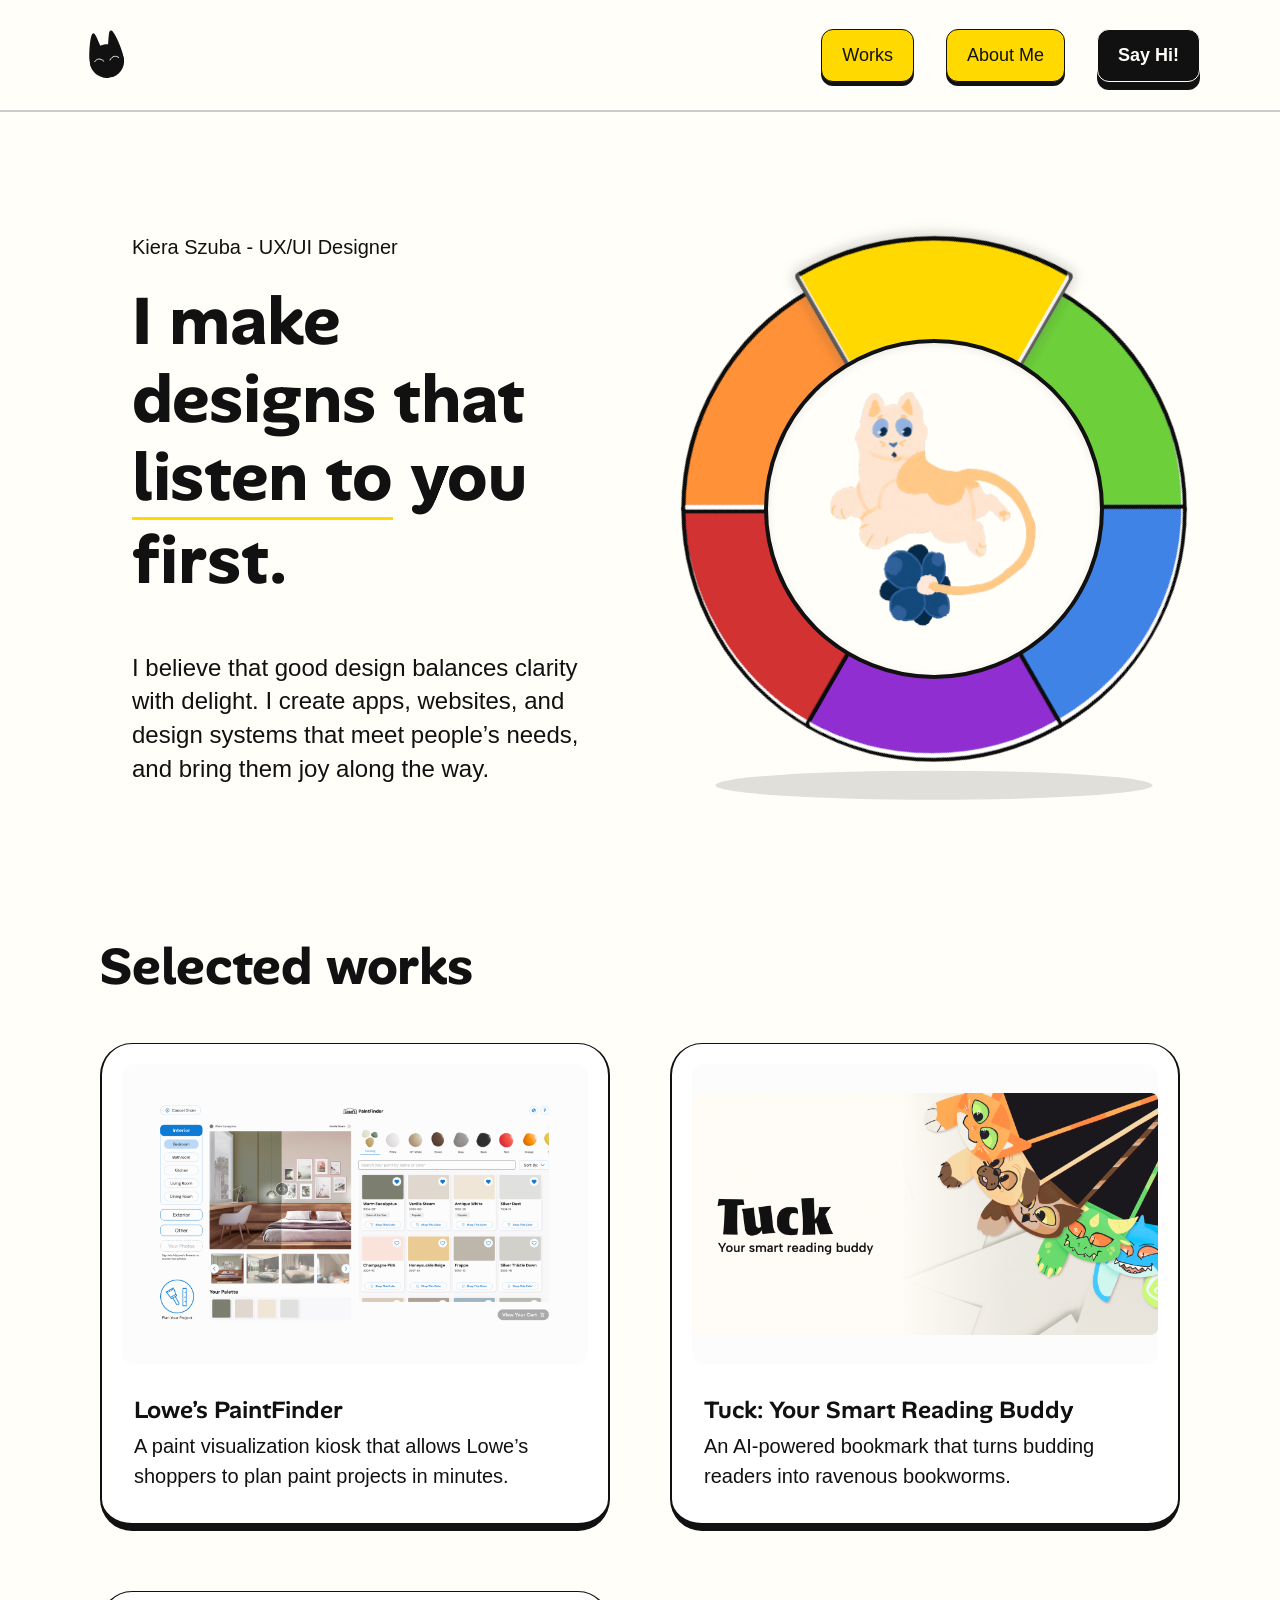
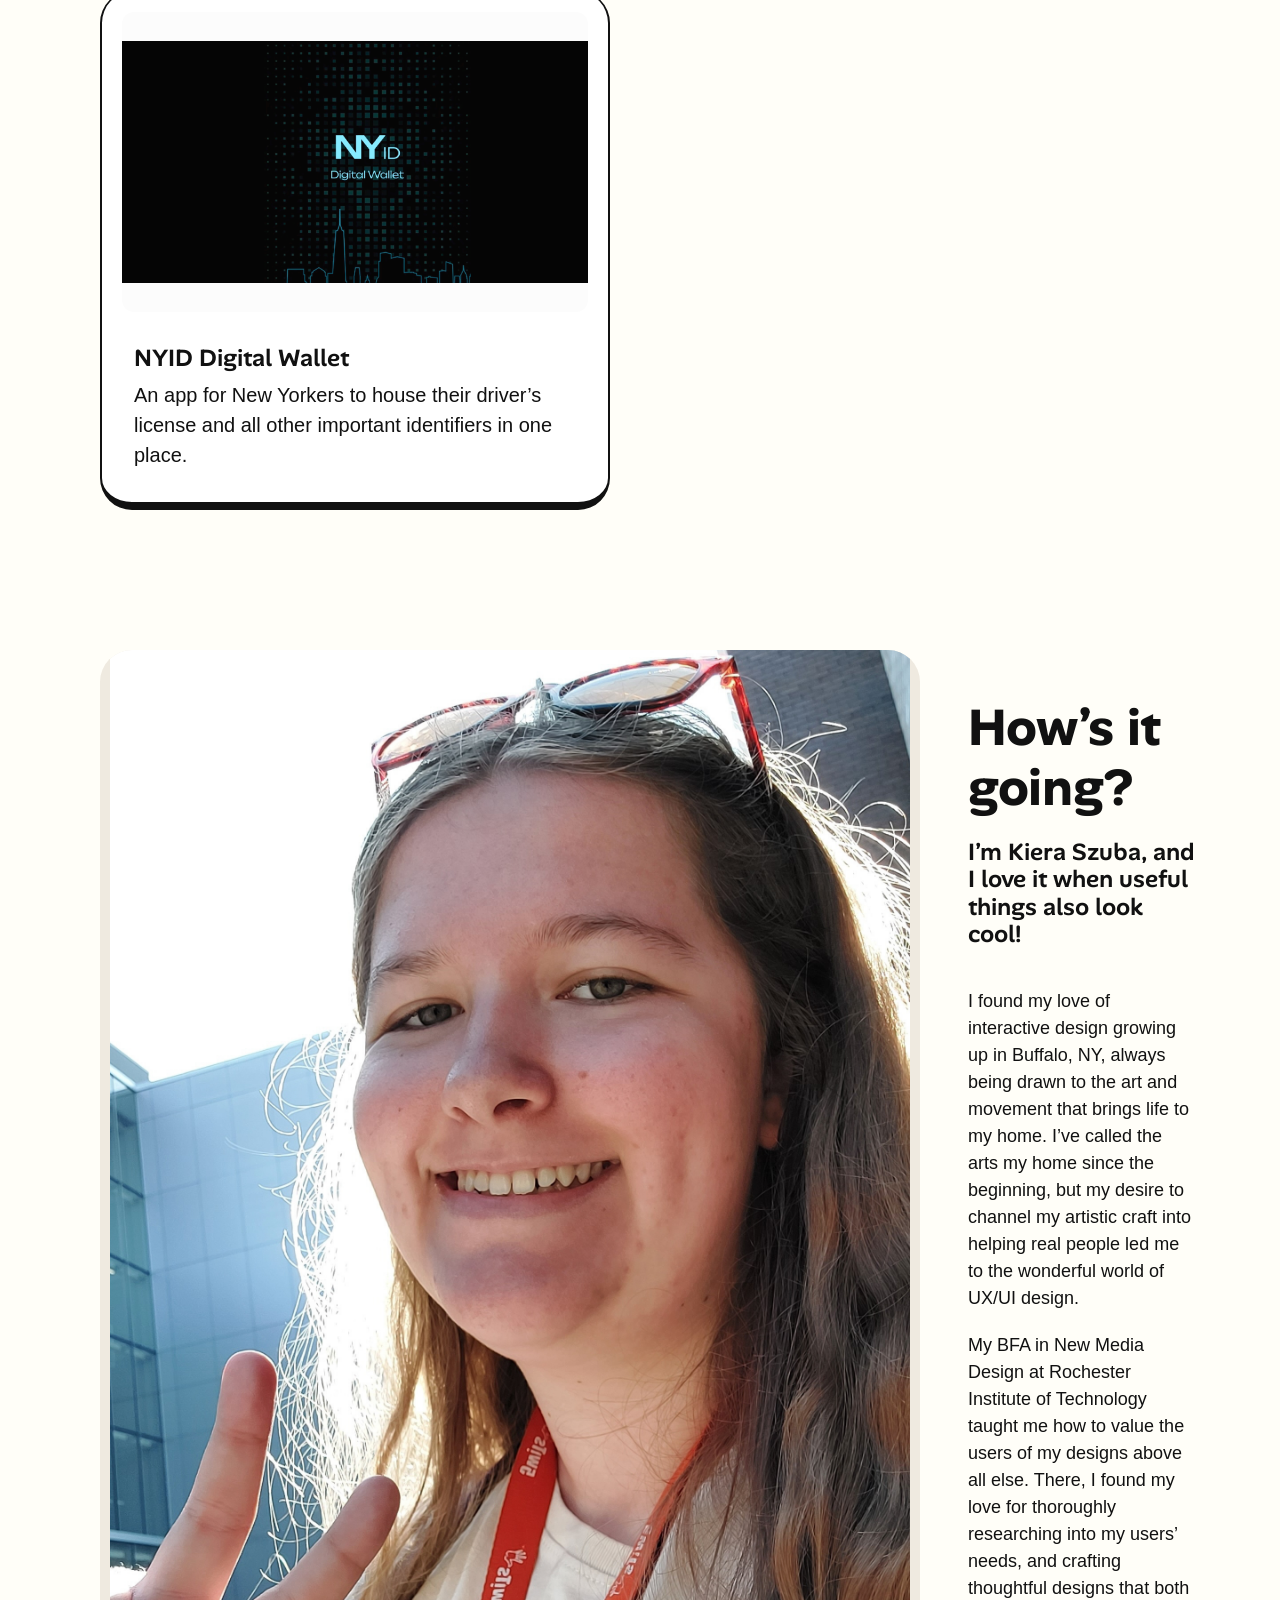
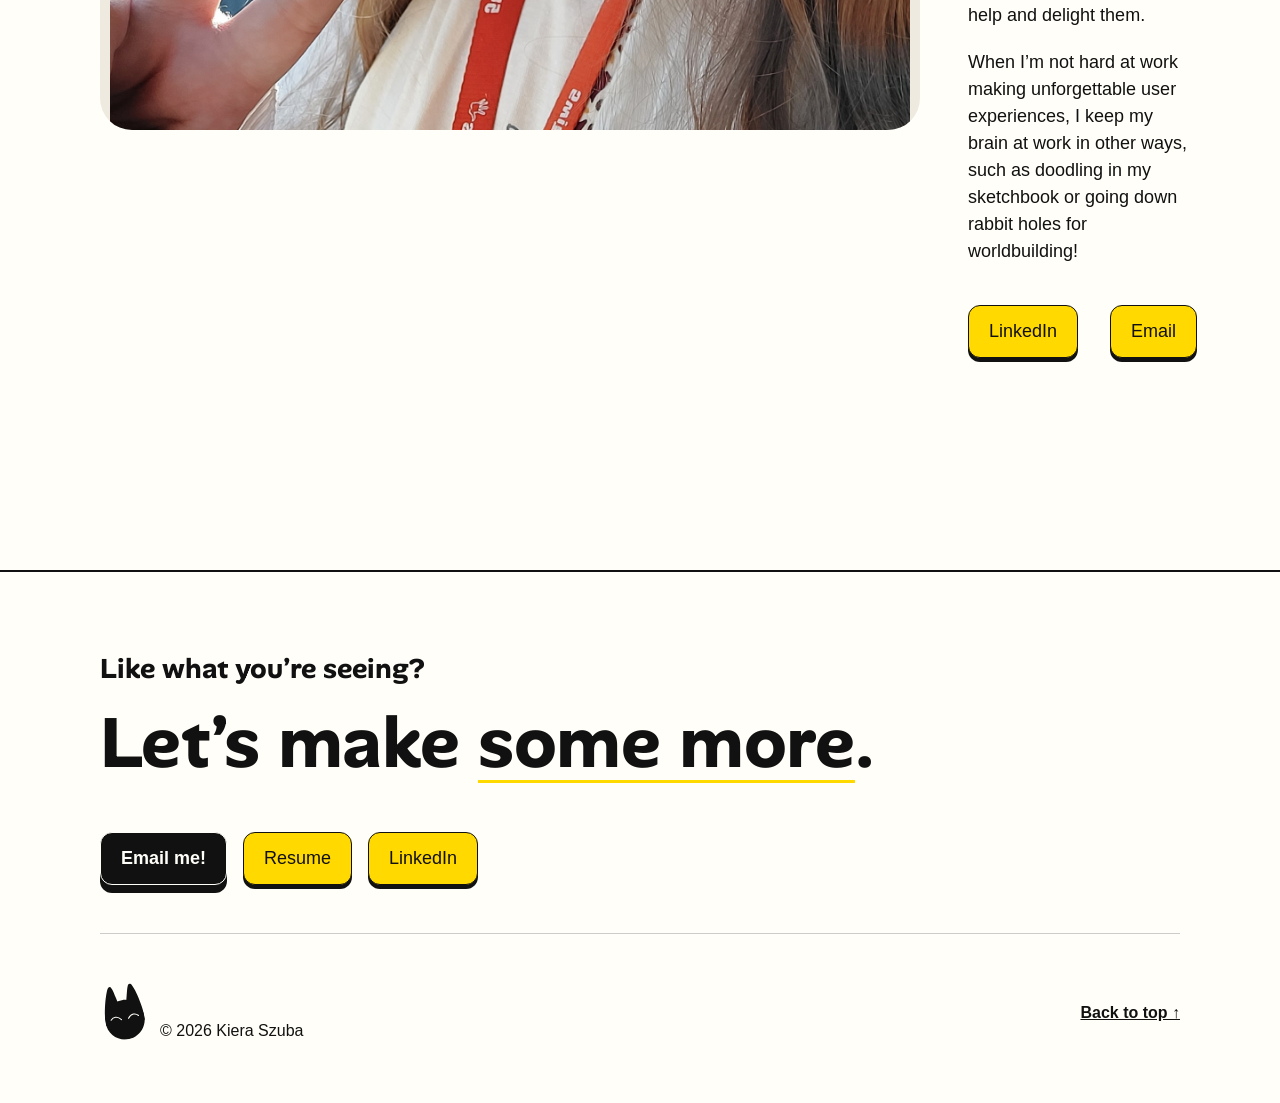
==== commit 103d02a3: "Modify body class and enhance image alt text Updated the body class and improved alt text for an ima" ====
--- a/index.html
+++ b/index.html
@@ -13,7 +13,7 @@
   <link rel="stylesheet" href="styles.css">
 </head>
 
-<body data-pattern="yellow">
+<body data-pattern="yellow" class="is-intro is-intro-text-hidden is-intro-rest-hidden is-intro-wheel-centered">
   <div class="bg-pattern" aria-hidden="true">
     <div class="bg-pattern__strip" style="--i: 0"></div>
     <div class="bg-pattern__strip" style="--i: 1"></div>
@@ -39,7 +39,6 @@
     </nav>
     <main class="main">
 
-
       <header class="header" id="top">
         <div class="intro">
           <div class="intro__text">
@@ -54,26 +53,17 @@
               <svg class="wheel__svg" viewBox="0 0 500 500" aria-label="Interactive color wheel">
                 <defs>
                   <filter id="inner-shadow">
-                    <!-- 1. Create the inner shadow shape -->
                     <feMorphology operator="erode" radius="3" in="SourceAlpha" result="eroded" />
                     <feOffset dx="3" dy="3" in="eroded" result="offsetEroded" />
                     <feComposite operator="out" in="SourceAlpha" in2="offsetEroded" result="edge" />
-
-                    <!-- 2. Fill the inner shadow edge with solid white -->
                     <feFlood flood-color="#ffffff" result="white" />
                     <feComposite operator="in" in="white" in2="edge" result="whiteEdge" />
-
-                    <!-- 3. TRIM STROKE: Erode SourceAlpha by half the stroke width (2px-3px) -->
-                    <!-- This creates a boundary mask strictly inside the black stroke -->
                     <feMorphology operator="erode" radius="3" in="SourceAlpha" result="innerBounds" />
                     <feComposite operator="in" in="whiteEdge" in2="innerBounds" result="cleanWhiteEdge" />
-
-                    <!-- 4. Composite the trimmed shadow over the sector graphic -->
                     <feComposite operator="over" in="cleanWhiteEdge" in2="SourceGraphic" />
                   </filter>
                 </defs>
 
-                <!-- Sector paths carry both fill & stroke directly. NO separate overlay paths exist. -->
                 <path class="wheel__sector" fill="var(--red)" data-color="red"
                   data-image="assets/siteAssets/patches.png" tabindex="0" role="button" aria-pressed="false"
                   aria-label="Red sector" alt="Patches, a red cat with a white belly and red-pronged antennae"
@@ -164,7 +154,7 @@
 
         <section class="about" id="about" aria-labelledby="about-title">
           <div class="about__photo">
-            <img src="assets/about-photo.jpg" alt="A monkey resting on a rock ledge at the zoo">
+            <img src="assets/about-photo.jpg" alt="Kiera Szuba, a UX/UI designer, smiling and looking at the camera" />
           </div>
           <div class="about__text">
             <div class="about__heading">
--- a/styles.css
+++ b/styles.css
@@ -1,7 +1,9 @@
-/* ---------- Tokens (from Figma) ---------- */
+/* ---------- 1. Tokens & Design System ---------- */
 :root {
   --white: #fffef8;
   --black: #111111;
+  --gray: #aaaaaa;
+  --lightGray: #cccccc;
   --tan: #efeae0;
 
   --purple: #902dd2;
@@ -11,7 +13,6 @@
   --orange: #ff9137;
   --red: #d33333;
 
-  /* Site accent: yellow by default */
   --accent: var(--yellow);
   --accent-ink: var(--black);
 
@@ -21,10 +22,10 @@
   --content: 1720px;
   --radius-btn: 12px;
   --radius-card: 32px;
+  --pattern-scale: 1;
 }
 
 *, *::before, *::after { box-sizing: border-box; }
-
 html { scroll-behavior: smooth; }
 
 body {
@@ -43,14 +44,14 @@
 a { color: inherit; text-decoration: none; }
 ::selection { background: var(--accent); color: var(--accent-ink); }
 
-/* ---------- Layout shell ---------- */
+/* ---------- 2. Layout Shell ---------- */
 .page {
   display: flex;
   flex-direction: column;
   align-items: center;
   gap: 160px;
-  padding-top: 80px;
-  background: var(--white);
+  position: relative;
+  z-index: 1;
 }
 
 .main {
@@ -60,7 +61,148 @@
   width: min(var(--content), 100% - 200px);
 }
 
-/* ---------- Buttons ---------- */
+/* ---------- 3. External SVG Repeating Background Patterns ---------- */
+/* ---------- Responsive Pattern Scaling ---------- */
+:root {
+  --pattern-scale: 0.85; /* Optimized density for mobile screens */
+}
+
+@media (min-width: 640px) {
+  :root {
+    --pattern-scale: 1; /* Standard tablet density */
+  }
+}
+
+@media (min-width: 1200px) {
+  :root {
+    --pattern-scale: 1.25; /* Standard desktop density */
+  }
+}
+
+@media (min-width: 1600px) {
+  :root {
+    --pattern-scale: 1.4; /* High-res desktop density */
+  }
+}
+
+/* ---------- 3. External SVG Repeating Background Patterns ---------- */
+.bg-pattern {
+  position: fixed;
+  inset: 0;
+  pointer-events: none;
+  z-index: 0;
+  opacity: 1;
+  display: flex;
+  flex-direction: column;
+  transition: opacity 0.4s ease;
+}
+
+.bg-pattern__strip {
+  flex: 1;
+  width: 100%;
+  background-image: var(--pattern-img);
+  background-size: calc(var(--pattern-base-size) * var(--pattern-scale)) calc(var(--pattern-base-size) * var(--pattern-scale));
+  background-repeat: repeat;
+  background-position: center top;
+  background-attachment: fixed; /* Binds pattern grid to viewport coordinates across all strips */
+  opacity: var(--pattern-opacity, 0.4);
+  transition: opacity 0.25s ease;
+}
+
+/* Staggered Exit (Top to Bottom) */
+.bg-pattern.is-exiting .bg-pattern__strip {
+  opacity: 0;
+  transition-delay: calc(var(--i) * 32ms);
+}
+
+/* Staggered Entrance (Top to Bottom) */
+.bg-pattern.is-entering .bg-pattern__strip {
+  clip-path: inset(0 0 100% 0);
+  animation: patternStripEnter 0.28s cubic-bezier(0.22, 1, 0.36, 1) forwards;
+  animation-delay: calc(var(--i) * 32ms);
+}
+
+@keyframes patternStripEnter {
+  from { clip-path: inset(0 0 100% 0); }
+  to { clip-path: inset(0 0 0 0); }
+}
+
+/* External SVG Tile References, Base Sizes, & Opacities */
+body[data-pattern="red"] {
+  --pattern-img: url("assets/background/red.svg");
+  --pattern-base-size: 200px;
+  --pattern-opacity: 0.35;
+}
+
+body[data-pattern="orange"] {
+  --pattern-img: url("assets/background/orange.svg");
+  --pattern-base-size: 180px;
+  --pattern-opacity: 0.4;
+}
+
+body[data-pattern="yellow"] {
+  --pattern-img: url("assets/background/yellow.svg");
+  --pattern-base-size: 200px;
+  --pattern-opacity: 0.45;
+}
+
+body[data-pattern="green"] {
+  --pattern-img: url("assets/background/green.svg");
+  --pattern-base-size: 190px;
+  --pattern-opacity: 0.4;
+}
+
+body[data-pattern="blue"] {
+  --pattern-img: url("assets/background/blue.svg");
+  --pattern-base-size: 200px;
+  --pattern-opacity: 0.35;
+}
+
+body[data-pattern="purple"] {
+  --pattern-img: url("assets/background/purple.svg");
+  --pattern-base-size: 210px;
+  --pattern-opacity: 0.4;
+}
+
+/* Intro State Visibility */
+body.is-intro .bg-pattern {
+  opacity: 0;
+}
+body.is-intro.intro-pattern .bg-pattern {
+  opacity: 1;
+}
+
+/* ---------- Keyframe Animations ---------- */
+
+/* Continuous downward vertical loop */
+@keyframes patternMoveDown {
+  from { background-position-y: 0px; }
+  to { background-position-y: calc(var(--pattern-base-size) * var(--pattern-scale)); }
+}
+
+/* Continuous rightward horizontal loop */
+@keyframes patternMoveRight {
+  from { background-position-x: 0px; }
+  to { background-position-x: calc(var(--pattern-base-size) * var(--pattern-scale)); }
+}
+
+/* ---------- Pattern Animation Assignments ---------- */
+
+/* Orange, Yellow, & Green: Slow downward vertical drift */
+body[data-pattern="orange"] .bg-pattern__strip,
+body[data-pattern="yellow"] .bg-pattern__strip,
+body[data-pattern="green"] .bg-pattern__strip {
+  animation: patternMoveDown 30s linear infinite;
+}
+
+/* Red, Blue, & Purple: Slow rightward horizontal drift */
+body[data-pattern="red"] .bg-pattern__strip,
+body[data-pattern="blue"] .bg-pattern__strip,
+body[data-pattern="purple"] .bg-pattern__strip {
+  animation: patternMoveRight 30s linear infinite;
+}
+
+/* ---------- 4. Buttons & Links ---------- */
 .btn {
   display: inline-flex;
   align-items: center;
@@ -85,6 +227,7 @@
   color: var(--white);
   border-color: var(--white);
   box-shadow: 0 8px 0 var(--black);
+  font-weight: bold;
 }
 .btn--dark:hover  { transform: translateY(4px); box-shadow: 0 4px 0 var(--black); }
 .btn--dark:active { transform: translateY(8px); box-shadow: 0 0 0 var(--black); }
@@ -95,12 +238,19 @@
   font-size: 20px;
 }
 
-.btn:focus-visible, .logo:focus-visible, .card__link:focus-visible, .wheel__dot:focus-visible {
+.btn:focus-visible, .logo:focus-visible, .card__link:focus-visible, .wheel__sector:focus-visible {
   outline: 2px solid var(--black);
   outline-offset: 4px;
 }
 
-/* ---------- Header ---------- */
+.card__link,
+.card__link:hover,
+.card__link:focus,
+.card__link * {
+  text-decoration: none;
+}
+
+/* ---------- 5. Header & Navigation ---------- */
 .header {
   display: flex;
   flex-direction: column;
@@ -109,20 +259,29 @@
 }
 
 .nav {
-  display: flex;
-  align-items: flex-start;
+  position: sticky;
+  top: 0;
+  z-index: 100;
+  display: flex;
+  align-items: center;
   justify-content: space-between;
-  height: 70px;
+  width: 100%;
+  min-height: 90px;
+  padding: 20px 80px;
+  background: var(--white);
+  border-bottom: 2px solid var(--lightGray);
 }
 
 .logo { display: flex; align-items: center; gap: 12px; }
-.logo__mark {
-  width: 24px;
-  height: 24px;
-  border: 1px solid var(--black);
-  border-radius: 100px;
-}
-.logo__name { font-size: 20px; line-height: 1.5; white-space: nowrap; }
+.logo__mark { width: 52px; height: 52px; border-radius: 100px; }
+.logo__mark:hover { transform: rotate(15deg); }
+.logo__mark img { width: 100%; height: 100%; object-fit: contain; }
+
+.logo__name {
+  font-size: 20px;
+  margin-bottom: -32px;
+  white-space: nowrap;
+}
 
 .nav__buttons { display: flex; align-items: center; gap: 32px; height: 70px; }
 
@@ -131,7 +290,8 @@
   align-items: center;
   justify-content: space-between;
   gap: 48px;
-  padding-right: 70px;
+  margin-right: -24px;
+  margin-top: -72px;
 }
 
 .intro__text {
@@ -139,117 +299,421 @@
   flex-direction: column;
   gap: 52px;
   min-width: 0;
+  background: var(--white);
+  padding: 32px;
+  border-radius: var(--radius-card);
 }
 
 .hero {
   max-width: 1009px;
   font-family: var(--font-display);
   font-weight: 700;
-  font-size: clamp(56px, 7.2vw, 78px);
+  font-size: clamp(56px, 7.2vw, 68px);
   line-height: 1.15;
 }
-.hero u, .cs-title u, .footer__title u { text-underline-position: from-font; }
+
+.hero u, .cs-title u, .footer__title u {
+  text-underline-position: from-font;
+  text-decoration: 3px underline var(--accent);
+  text-underline-offset: 6px;
+  transition: text-decoration-color 0.2s ease;
+}
 
 .subtitle {
   max-width: 600px;
-  font-size: 32px;
+  font-size: 24px;
   line-height: 1.4;
 }
 
-/* ---------- Color wheel ---------- */
+/* ---------- 6. Interactive Color Wheel ---------- */
 .wheel {
-  --s: 1;
-  --spin: 60s;
   position: relative;
   flex: none;
-  width: calc(493px * var(--s));
-  height: calc(630px * var(--s));
+  width: 540px;
+  height: 540px;
+  display: flex;
+  align-items: center;
+  justify-content: center;
+}
+
+@keyframes wink {
+  from { transform: rotate(0deg); }
+  to { transform: rotate(15deg); }
+}
+
+@keyframes spinClockwise {
+  from { transform: rotate(-150deg); }
+  to { transform: rotate(210deg); }
 }
 
 .wheel__ring {
   position: absolute;
-  left: calc(247px * var(--s));
-  top: calc(270px * var(--s));
-  width: 0;
-  height: 0;
-  animation: wheel-spin var(--spin) linear infinite;
-}
-
-.wheel__dot {
-  --dx: 0;
-  --dy: 0;
-  --dot: var(--red);
+  inset: 0;
+  width: 100%;
+  height: 100%;
+  transform: rotate(-150deg);
+  animation: spinClockwise 30s linear infinite;
+  animation-play-state: paused;
+}
+
+body:not(.is-intro) .wheel__ring {
+  animation-play-state: running;
+}
+
+/* Grey unpressed sectors until sweep sequence gives each its color */
+body.is-intro .wheel__sector:not([aria-pressed="true"]) {
+  fill: var(--lightGray);
+  opacity: 1;
+  transform: scale(1);
+}
+
+/* Active pressed sector maintains scale(1.08) seamlessly before, during, and after the slide */
+body .wheel__sector[aria-pressed="true"],
+.wheel__sector[aria-pressed="true"] {
+  filter: brightness(1) drop-shadow(0 0 6px rgba(0, 0, 0, 0.3)) url(#inner-shadow);
+  transform: scale(1.08) !important;
+  opacity: 1 !important;
+}
+
+.wheel__svg {
+  width: 100%;
+  height: 100%;
+  overflow: visible;
+  pointer-events: none;
+}
+
+.wheel__sector {
+  cursor: pointer;
+  stroke: var(--black);
+  stroke-width: 8px;
+  stroke-linejoin: round;
+  transform-box: view-box;
+  transform-origin: 250px 250px;
+  paint-order: stroke fill;
+  outline: none;
+  pointer-events: visiblePainted;
+  filter: url(#inner-shadow);
+  transition: transform 0.25s cubic-bezier(0.34, 1.56, 0.64, 1), fill 0.3s ease, opacity 0.3s ease;
+}
+
+/* Safari Optimization: Temporarily disable heavy feMorphology inner-shadow filter while wheel glides during intro */
+body.is-intro .wheel__sector {
+  filter: none !important;
+}
+
+.wheel__sector-outline {
+  fill: none;
+  stroke: var(--black);
+  stroke-width: 8.5px;
+  pointer-events: none;
+  z-index: 100;
+}
+
+.wheel__svg > .wheel__sector-outline,
+.wheel__svg > g > .wheel__sector-outline:not(.wheel__sector .wheel__sector-outline) {
+  display: none;
+}
+
+.wheel__sector:hover {
+  filter: brightness(1.1) url(#inner-shadow);
+  transform: scale(1.05);
+}
+
+.wheel__center {
   position: absolute;
-  left: calc((var(--dx) - 60) * var(--s) * 1px);
-  top: calc((var(--dy) - 60) * var(--s) * 1px);
-  width: calc(120px * var(--s));
-  height: calc(120px * var(--s));
-  padding: 0;
-  border: 2px solid var(--black);
+  top: 50%;
+  left: 50%;
+  transform: translate(-50%, -50%);
+  width: 340px;
+  height: 340px;
   border-radius: 50%;
-  background: var(--dot);
-  box-shadow: inset 4px 4px 0 #fff, 0 4px 0 var(--black);
-  cursor: pointer;
-  transition: transform .12s ease, box-shadow .12s ease;
-  animation: wheel-unspin var(--spin) linear infinite;
-}
-.wheel__dot:hover  { transform: translateY(2px); box-shadow: inset 4px 4px 0 #fff, 0 2px 0 var(--black); }
-.wheel__dot:active { transform: translateY(4px); box-shadow: inset 4px 4px 0 #fff, 0 0 0 var(--black); }
-
-.wheel__dot[aria-pressed="true"],
-.wheel__dot[aria-pressed="true"]:hover,
-.wheel__dot[aria-pressed="true"]:active {
-  transform: translateY(4px);
-  box-shadow: inset 6px 6px 0 rgba(17, 17, 17, .28), 0 0 0 var(--black);
-}
-
-.wheel__dot::after {
-  content: "";
+  overflow: visible;
+  display: flex;
+  align-items: center;
+  justify-content: center;
+  pointer-events: auto;
+  background: var(--white);
+  border: 4px solid var(--black);
+  box-shadow: inset 0 2px 8px rgba(0, 0, 0, 0.08);
+  z-index: 2;
+}
+
+.wheel__center-box { width: 100%; height: 100%; border-radius: 50%; overflow: visible; }
+
+@keyframes freakletBob {
+  0%, 100% { transform: translateY(0) rotate(0deg); }
+  33% { transform: translateY(-8px) rotate(-3.5deg); }
+  66% { transform: translateY(-4px) rotate(3.5deg); }
+}
+
+@keyframes marshmallowPop {
+  0%   { transform: translateY(0) rotate(0deg) scale(1); animation-timing-function: cubic-bezier(0.2, 0.7, 0.4, 1); }
+  30%  { transform: translateY(-64px) rotate(0deg) scale(1.04); animation-timing-function: ease-in-out; transform: translateY(-70px) rotate(12deg) scale(1.02); animation-timing-function: cubic-bezier(0.55, 0, 1, 0.45); }
+  66%  { transform: translateY(12px) rotate(0deg) scale(1.1, 0.9); animation-timing-function: cubic-bezier(0.2, 0.7, 0.4, 1); }
+  76%  { transform: translateY(-6px) rotate(-5deg) scale(0.98, 1.03); animation-timing-function: ease-out; }
+  86%  { transform: translateY(2px) rotate(0deg) scale(1.01); }
+  100% { transform: translateY(0) rotate(0deg) scale(1); }
+}
+
+/* ---------- 7. Hardware-Accelerated Staged Intro Animation ---------- */
+
+/* Promote ONLY layout containers to GPU compositing layers—keeps individual SVG paths off translateZ for WebKit texture caching */
+.wheel,
+.intro__text,
+.body,
+.footer {
+  -webkit-backface-visibility: hidden;
+  backface-visibility: hidden;
+  transform: translateZ(0);
+}
+
+.wheel {
+  will-change: transform;
+  transition: transform 0.85s cubic-bezier(0.16, 1, 0.3, 1);
+}
+
+.intro__text,
+.body,
+.footer {
+  will-change: transform, opacity;
+  transition: opacity 0.8s cubic-bezier(0.16, 1, 0.3, 1), transform 0.8s cubic-bezier(0.16, 1, 0.3, 1);
+}
+
+body.intro-color .wheel__sector {
+  transition: transform 0.25s cubic-bezier(0.34, 1.56, 0.64, 1), fill 0.15s ease, opacity 0.15s ease, filter 0.2s ease;
+}
+
+.intro__text { transition: opacity 0.45s ease, transform 0.45s ease; }
+
+@media (min-width: 1101px) {
+  body.is-intro-wheel-centered .wheel {
+    transform: translate3d(var(--intro-center-offset, 0px), 0, 0) !important;
+    transition: none !important;
+  }
+}
+
+body.is-intro-text-hidden .intro__text .logo__name,
+body.is-intro-text-hidden .intro__text .hero,
+body.is-intro-text-hidden .intro__text .subtitle {
+  opacity: 0;
+  transform: translate3d(0, -28px, 0);
+  pointer-events: none;
+  transition: none !important;
+}
+
+.intro__text .logo__name,
+.intro__text .hero,
+.intro__text .subtitle {
+  transition: opacity 0.6s cubic-bezier(0.22, 1, 0.36, 1), transform 0.6s cubic-bezier(0.22, 1, 0.36, 1);
+}
+.intro__text .subtitle { transition-delay: 0.18s; }
+
+body.is-intro-rest-hidden .body,
+body.is-intro-rest-hidden .footer {
+  opacity: 0;
+  transform: translate3d(0, 36px, 0);
+  pointer-events: none;
+  transition: none !important;
+}
+
+/* ---------- Hero Tagline Animated Underline & Verb Swap ---------- */
+.hero u {
+  display: inline-block;
+  text-decoration: none; /* Strip standard browser underline */
+  background-image: linear-gradient(var(--accent), var(--accent));
+  background-repeat: no-repeat;
+  background-position: 0 100%;
+  background-size: 0% 3px;
+  padding-bottom: 4px;
+  transition: background-size 0.55s cubic-bezier(0.22, 1, 0.36, 1) 0.2s,
+              opacity 0.2s ease,
+              transform 0.2s ease;
+  will-change: transform, opacity, background-size;
+}
+
+/* Draws initial underline across when intro hero text fades in */
+body:not(.is-intro-text-hidden) .hero u {
+  background-size: 100% 3px;
+}
+
+/* Retract underline and dip text out on color switch */
+.hero u.is-swapping {
+  opacity: 0;
+  transform: translateY(6px) scale(0.96);
+  background-size: 0% 3px !important;
+  transition: background-size 0.15s ease, opacity 0.15s ease, transform 0.15s ease;
+}
+
+/* Entrance animation: Fades/slides new text in while drawing accent line across */
+.hero u.is-swapping-in {
+  animation: heroVerbDraw 0.45s cubic-bezier(0.22, 1, 0.36, 1) forwards;
+}
+
+@keyframes heroVerbDraw {
+  0% {
+    opacity: 0;
+    transform: translateY(-6px) scale(0.96);
+    background-size: 0% 3px;
+  }
+  100% {
+    opacity: 1;
+    transform: translateY(0) scale(1);
+    background-size: 100% 3px;
+  }
+}
+
+body.is-intro {
+  --accent: var(--lightGray) !important;
+  --accent-ink: var(--black) !important;
+}
+body.is-intro.intro-accent {
+  --accent: var(--yellow) !important;
+}
+
+body.is-intro .hero u,
+body.is-intro .footer__title u {
+  text-decoration-color: var(--lightGray) !important;
+}
+body.is-intro.intro-accent .hero u,
+body.is-intro.intro-accent .footer__title u {
+  text-decoration-color: var(--yellow) !important;
+}
+
+body.is-intro .btn:not(.btn--dark) {
+  background: var(--lightGray) !important;
+  color: var(--black) !important;
+  box-shadow: 0 4px 0 var(--black);
+}
+body.is-intro.intro-accent .btn:not(.btn--dark) {
+  background: var(--yellow) !important;
+}
+
+body.is-intro .wheel__ring {
+  -webkit-filter: none !important;
+  filter: none !important;
+  transition: filter 0.4s ease, -webkit-filter 0.4s ease;
+}
+body.is-intro.intro-color .wheel__ring {
+  -webkit-filter: none;
+  filter: none;
+}
+
+body.is-intro .wheel__sector {
+  fill: var(--lightGray);
+  opacity: 0.5;
+  transform: scale(1);
+}
+
+body.is-intro .wheel__center-img {
+  will-change: transform, opacity;
+  -webkit-animation: marshmallowPop 0.9s linear forwards !important;
+  animation: marshmallowPop 0.9s linear forwards !important;
+}
+
+.wheel__intro-ripple {
   position: absolute;
-  inset: calc(-14px * var(--s));
-  border: 2px dashed var(--black);
+  top: 50%;
+  left: 50%;
+  width: 340px;
+  height: 340px;
+  margin-top: -170px;
+  margin-left: -170px;
   border-radius: 50%;
+  border: 8px solid var(--yellow);
+  pointer-events: none;
+  z-index: 10;
+  transform-origin: center center;
+  -webkit-transform-origin: center center;
   opacity: 0;
-  scale: .6;
-  transition: opacity .2s ease, scale .4s cubic-bezier(.34, 1.56, .64, 1);
-  animation: dot-orbit 12s linear infinite;
-  pointer-events: none;
-}
-.wheel__dot[aria-pressed="true"]::after { opacity: 1; scale: 1; }
-
-.wheel__ripple {
-  position: absolute;
-  inset: -2px;
-  border: 3px solid var(--black);
-  border-radius: 50%;
-  pointer-events: none;
-}
-
-.wheel:has(.wheel__dot:hover, .wheel__dot:focus-visible) :is(.wheel__ring, .wheel__dot) {
-  animation-play-state: paused;
-}
-
-.wheel__dot--r { --dx: 0;      --dy: -209.5;  --dot: var(--red); }
-.wheel__dot--o { --dx: 181.4;  --dy: -104.75; --dot: var(--orange); }
-.wheel__dot--y { --dx: 181.4;  --dy: 104.75;  --dot: var(--yellow); }
-.wheel__dot--g { --dx: 0;      --dy: 209.5;   --dot: var(--green); }
-.wheel__dot--b { --dx: -181.4; --dy: 104.75;  --dot: var(--blue); }
-.wheel__dot--v { --dx: -181.4; --dy: -104.75; --dot: var(--purple); }
-
-@keyframes wheel-spin   { from { rotate: 0deg; } to { rotate: 360deg; } }
-@keyframes wheel-unspin { from { rotate: 0deg; } to { rotate: -360deg; } }
-@keyframes dot-orbit    { to { rotate: 360deg; } }
+  will-change: transform, opacity;
+}
+
+.wheel__intro-ripple.is-active {
+  animation: introColorShockwave 0.65s cubic-bezier(0.16, 1, 0.3, 1) forwards;
+  -webkit-animation: introColorShockwave 0.65s cubic-bezier(0.16, 1, 0.3, 1) forwards;
+}
+
+.wheel__center-img {
+  width: 100%;
+  height: 100%;
+  object-fit: contain;
+  padding: 48px;
+  transform-origin: 50% 85%;
+  animation: freakletBob 2.8s ease-in-out infinite;
+  transition: opacity 0.25s ease;
+}
 
 .wheel__shadow {
   position: absolute;
-  left: calc(9px * var(--s));
-  top: calc(597px * var(--s));
-  width: calc(476px * var(--s));
-  height: calc(33px * var(--s));
+  bottom: -24px;
+  left: 50%;
+  transform: translateX(-50%);
+  width: 90%;
+  height: auto;
   pointer-events: none;
-}
-
-/* ---------- Body ---------- */
+  z-index: -1;
+}
+
+.wheel__ripple-sector {
+  pointer-events: none;
+  transform-origin: 250px 250px;
+  -webkit-transform-origin: 250px 250px;
+  transform-box: view-box;
+  -webkit-transform-box: view-box;
+  opacity: 0;
+  will-change: transform, opacity;
+}
+
+.wheel__ripple-sector.is-animating {
+  animation: safariArcRipple 0.85s cubic-bezier(0.16, 1, 0.3, 1) forwards;
+  -webkit-animation: safariArcRipple 0.85s cubic-bezier(0.16, 1, 0.3, 1) forwards;
+}
+
+@keyframes safariArcRipple {
+  0% {
+    transform: scale(1);
+    opacity: 0.85;
+  }
+  100% {
+    transform: scale(1.25);
+    opacity: 0;
+  }
+}
+
+@-webkit-keyframes safariArcRipple {
+  0% {
+    -webkit-transform: scale(1);
+    opacity: 0.85;
+  }
+  100% {
+    -webkit-transform: scale(1.25);
+    opacity: 0;
+  }
+}
+
+@-webkit-keyframes introColorShockwave {
+  0% {
+    -webkit-transform: scale(0.85);
+    opacity: 0.9;
+  }
+  100% {
+    -webkit-transform: scale(2.6);
+    opacity: 0;
+  }
+}
+
+@keyframes introColorShockwave {
+  0% {
+    transform: scale(0.85);
+    opacity: 0.9;
+  }
+  100% {
+    transform: scale(2.6);
+    opacity: 0;
+  }
+}
+
+/* ---------- 8. Body & Portfolio Sections ---------- */
 .body {
   display: flex;
   flex-direction: column;
@@ -264,7 +728,6 @@
   line-height: 1.15;
 }
 
-/* Works */
 .works { display: grid; gap: 46px; }
 
 .cards {
@@ -286,6 +749,7 @@
   transition: transform .15s ease;
 }
 .card:hover { transform: translateY(-4px); }
+.card:hover .card__title { background-size: 100% 3px; opacity: 1; }
 
 .card__media {
   position: relative;
@@ -294,6 +758,7 @@
   background: #fcfcfc;
   overflow: clip;
 }
+
 .card__img {
   position: absolute;
   left: 50%;
@@ -312,17 +777,26 @@
   width: min(504px, 100%);
   padding: 12px;
 }
+
 .card__title {
+  width: fit-content;
+  align-self: flex-start;
   font-family: var(--font-display);
   font-weight: 600;
   font-size: 24px;
   line-height: 1.15;
-}
+  background-image: linear-gradient(var(--accent), var(--accent));
+  background-repeat: no-repeat;
+  background-position: 0 100%;
+  background-size: 0% 3px;
+  transition: background-size 0.25s ease;
+}
+
 .card__link::after { content: ""; position: absolute; inset: 0; border-radius: inherit; }
 .card__desc { font-size: 20px; line-height: 1.5; }
 
 /* About */
-.about { display: flex; align-items: flex-start; gap: 80px; }
+.about { display: flex; align-items: flex-start; gap: 0px; }
 
 .about__photo {
   position: relative;
@@ -333,20 +807,20 @@
   background: var(--tan);
   overflow: clip;
 }
-.about__photo img {
-  height: 100%;
-  object-fit: contain;
-}
+.about__photo img { width: 100%; height: 100%; object-fit: contain; }
 
 .about__text {
   position: sticky;
-  top: 0;
+  top: 40px;
   display: flex;
   flex-direction: column;
   gap: 40px;
-  padding: 100px 0 40px;
+  padding: 48px;
   width: min(655px, 100%);
-}
+  background: var(--white);
+  border-radius: var(--radius-card);
+}
+
 .about__heading { display: flex; flex-direction: column; gap: 20px; }
 .about__lede {
   font-family: var(--font-display);
@@ -358,26 +832,17 @@
 .about__copy p + p { margin-top: 20px; }
 .about__contact { display: flex; gap: 32px; padding-bottom: 4px; }
 
-/* ---------- Case Study Specific Styles ---------- */
-.cs-hero {
-  display: flex;
-  flex-direction: column;
-  gap: 24px;
-  max-width: 900px;
-}
+/* ---------- 9. Case Studies & Interactive Anatomy ---------- */
+.cs-hero { display: flex; flex-direction: column; gap: 24px; max-width: 900px; }
 
 .cs-title {
   font-family: var(--font-display);
   font-weight: 700;
-  font-size: clamp(48px, 6vw, 72px);
+  font-size: clamp(56px, 7.2vw, 72px);
   line-height: 1.1;
 }
 
-.cs-subtitle {
-  font-size: 28px;
-  line-height: 1.4;
-  color: #333;
-}
+.cs-subtitle { font-size: 28px; line-height: 1.4; color: #333; }
 
 .cs-hero-media {
   width: 100%;
@@ -388,12 +853,7 @@
   align-items: center;
   overflow: hidden;
 }
-
-.cs-hero-media img {
-  width: 100%;
-  height: auto;
-  border-radius: var(--radius-btn);
-}
+.cs-hero-media img { width: 100%; height: auto; border-radius: var(--radius-btn); }
 
 .cs-grid {
   display: grid;
@@ -402,122 +862,37 @@
   align-items: start;
 }
 
-.cs-text-block {
-  display: flex;
-  flex-direction: column;
-  gap: 40px;
-}
-
-.cs-heading {
-  font-family: var(--font-display);
-  font-weight: 700;
-  font-size: 44px;
-  line-height: 1.2;
-}
-
-.cs-copy {
-  display: flex;
-  flex-direction: column;
-  gap: 20px;
-  font-size: 22px;
-  line-height: 1.5;
-}
-
-.cs-subsection {
-  display: flex;
-  flex-direction: column;
-  gap: 16px;
-  margin-top: 10px;
-}
-
-.cs-subheading {
-  font-family: var(--font-display);
-  font-weight: 700;
-  font-size: 26px;
-}
-
-.cs-copy-text {
-  font-size: 20px;
-  line-height: 1.6;
-}
-
-.cs-media-block {
-  display: flex;
-  flex-direction: column;
-  gap: 16px;
-}
-
-.cs-media-img {
-  width: 100%;
-  border-radius: var(--radius-card);
-  object-fit: cover;
-}
-
-.cs-caption {
-  font-size: 16px;
-  color: #555;
-  text-align: center;
-  font-style: italic;
-}
-
-.cs-features {
-  display: flex;
-  flex-direction: column;
-  gap: 48px;
-}
-
-.cs-feature-cards {
-  display: grid;
-  grid-template-columns: repeat(3, minmax(0, 1fr));
-  gap: 32px;
-}
+.cs-text-block { display: flex; flex-direction: column; gap: 40px; }
+.cs-heading { font-family: var(--font-display); font-weight: 700; font-size: 44px; line-height: 1.2; }
+.cs-copy { display: flex; flex-direction: column; gap: 20px; font-size: 22px; line-height: 1.5; }
+
+.cs-subsection { display: flex; flex-direction: column; gap: 16px; margin-top: 10px; }
+.cs-subheading { font-family: var(--font-display); font-weight: 700; font-size: 26px; }
+.cs-copy-text { font-size: 20px; line-height: 1.6; }
+
+.cs-media-block { display: flex; flex-direction: column; gap: 16px; }
+.cs-media-img { width: 100%; border-radius: var(--radius-card); object-fit: cover; }
+.cs-caption { font-size: 16px; color: #555; text-align: center; font-style: italic; }
+
+.cs-features { display: flex; flex-direction: column; gap: 48px; }
+.cs-feature-cards { display: grid; grid-template-columns: repeat(3, minmax(0, 1fr)); gap: 32px; }
 
 .cs-card {
   padding: 36px 30px;
   background: #fff;
-  border: solid var(--black);
-  border-width: 1px 2px 8px 2px;
+  border: 2px solid var(--black);
   border-radius: var(--radius-card);
   display: flex;
   flex-direction: column;
   gap: 16px;
 }
-
-.cs-card__title {
-  font-family: var(--font-display);
-  font-weight: 700;
-  font-size: 26px;
-}
-
-.cs-card__desc {
-  font-size: 19px;
-  line-height: 1.5;
-}
-
-/* ---------- Anatomy Section ---------- */
-.cs-anatomy {
-  display: flex;
-  flex-direction: column;
-  gap: 36px;
-  width: 100%;
-}
-
-.cs-anatomy__header {
-  display: flex;
-  flex-direction: column;
-  gap: 12px;
-}
-
-.cs-anatomy__intro {
-  font-size: 20px;
-  line-height: 1.5;
-  color: var(--black);
-}
-
-.cs-anatomy__instruction {
-  font-size: 18px;
-  color: #555;
-}
+.cs-card__title { font-family: var(--font-display); font-weight: 700; font-size: 26px; }
+.cs-card__desc { font-size: 19px; line-height: 1.5; }
+
+.cs-anatomy { display: flex; flex-direction: column; gap: 36px; width: 100%; }
+.cs-anatomy__header { display: flex; flex-direction: column; gap: 12px; }
+.cs-anatomy__intro { font-size: 20px; line-height: 1.5; color: var(--black); }
+.cs-anatomy__instruction { font-size: 18px; color: #555; }
 
 .cs-anatomy__content {
   display: grid;
@@ -526,25 +901,9 @@
   align-items: center;
 }
 
-.cs-anatomy__views {
-  display: grid;
-  grid-template-columns: repeat(2, 1fr);
-  gap: 24px;
-}
-
-.cs-anatomy__view {
-  position: relative;
-  display: flex;
-  align-items: center;
-  justify-content: center;
-}
-
-.cs-anatomy__view img {
-  width: 100%;
-  height: auto;
-  object-fit: contain;
-  display: block;
-}
+.cs-anatomy__views { display: grid; grid-template-columns: repeat(2, 1fr); gap: 24px; }
+.cs-anatomy__view { position: relative; display: flex; align-items: center; justify-content: center; }
+.cs-anatomy__view img { width: 100%; height: auto; object-fit: contain; display: block; }
 
 .cs-hotspot {
   position: absolute;
@@ -564,37 +923,12 @@
   z-index: 2;
 }
 
-.cs-hotspot__dot {
-  width: 80%;
-  height: 80%;
-  border-radius: 50%;
-  background: var(--black);
-  pointer-events: none;
-}
-
-.cs-hotspot:hover {
-  transform: translate(-50%, -50%) scale(1.15);
-  box-shadow: 0 4px 10px rgba(0, 0, 0, 0.3);
-  padding: 2px;
-}
-
-.cs-hotspot.is-active {
-  background: var(--yellow);
-  outline: 1px dashed var(--black);
-  outline-offset: 2px;
-  transform: translate(-50%, -50%) scale(1.25);
-  padding: 2px;
-}
-
-.cs-hotspot:focus-visible {
-  outline: 3px solid var(--black);
-  outline-offset: 3px;
-}
-
-.cs-anatomy__card-wrapper {
-  display: flex;
-  align-items: center;
-}
+.cs-hotspot__dot { width: 80%; height: 80%; border-radius: 50%; background: var(--black); pointer-events: none; }
+.cs-hotspot:hover { transform: translate(-50%, -50%) scale(1.15); box-shadow: 0 4px 10px rgba(0, 0, 0, 0.3); padding: 2px; }
+.cs-hotspot.is-active { background: var(--yellow); outline: 1px dashed var(--black); outline-offset: 2px; transform: translate(-50%, -50%) scale(1.25); padding: 2px; }
+.cs-hotspot:focus-visible { outline: 3px solid var(--black); outline-offset: 3px; }
+
+.cs-anatomy__card-wrapper { display: flex; align-items: center; }
 
 .cs-anatomy__card {
   padding: 36px 32px;
@@ -611,37 +945,35 @@
   transition: opacity 0.25s ease, transform 0.25s ease;
 }
 
-.cs-anatomy__card-title {
-  font-family: var(--font-display);
-  font-weight: 700;
-  font-size: 28px;
-  line-height: 1.2;
-  color: var(--black);
-}
-
-.cs-anatomy__card-desc {
-  font-size: 19px;
-  line-height: 1.6;
-  color: #333;
-}
-
-/* ---------- Footer ---------- */
+.cs-anatomy__card-title { font-family: var(--font-display); font-weight: 700; font-size: 28px; line-height: 1.2; color: var(--black); }
+.cs-anatomy__card-desc { font-size: 19px; line-height: 1.6; color: #333; }
+
+/* ---------- 10. Footer ---------- */
 .footer {
   width: 100%;
-  padding: 94px 100px;
-  border-top: 4px solid var(--black);
-  overflow: clip;
-}
-.footer__content { display: flex; flex-direction: column; gap: 60px; }
-.footer__tagline { display: flex; flex-direction: column; gap: 24px; }
-.footer__kicker { font-weight: 800; font-size: 32px; line-height: 1.4; }
-.footer__title {
-  font-family: var(--font-display);
-  font-weight: 700;
-  font-size: 80px;
-  line-height: 1.15;
-}
-.footer__nav { display: flex; align-items: center; gap: 32px; padding-bottom: 4px; }
+  padding: 80px 0 60px;
+  background: var(--white);
+  border-top: 2px solid var(--black);
+}
+
+.footer__content {
+  display: flex;
+  flex-direction: column;
+  gap: 48px;
+  width: min(var(--content), 100% - 200px);
+  margin: 0 auto;
+}
+
+.footer__tagline { display: flex; flex-direction: column; gap: 16px; }
+.footer__kicker { font-family: var(--font-display); font-weight: 700; font-size: 28px; line-height: 1.2; }
+.footer__title { font-family: var(--font-display); font-weight: 700; font-size: clamp(56px, 7.2vw, 72px); line-height: 1.15; }
+
+.footer__nav { display: flex; align-items: center; gap: 16px; flex-wrap: wrap; }
+.footer__meta { display: flex; justify-content: space-between; align-items: center; font-size: 16px; color: var(--black); }
+
+hr { border: none; border-top: 1px solid var(--lightGray); margin: 0; }
+.footer__brand { display: flex; align-items: flex-end; gap: 12px; }
+.footer img { width: 48px; display: block; flex-shrink: 0; }
 
 .back-to-top {
   background: none;
@@ -652,11 +984,12 @@
   cursor: pointer;
   text-decoration: underline;
   color: var(--black);
-  padding: 4px 8px;
+  padding: 4px 0;
+  transition: opacity 0.2s ease;
 }
 .back-to-top:hover { opacity: 0.7; }
 
-/* ---------- Scroll reveal ---------- */
+/* ---------- 11. Scroll Reveal & Accessibility ---------- */
 .js [data-reveal] {
   opacity: 0;
   transform: translateY(24px);
@@ -667,57 +1000,104 @@
 
 @media (prefers-reduced-motion: reduce) {
   html { scroll-behavior: auto; }
-  .wheel__ring, .wheel__dot, .wheel__dot::after { animation: none; }
-  .wheel__dot::after { transition: none; }
+  .wheel__ring, .wheel__sector, .wheel__center-img, .bg-pattern__strip { transition: none !important; animation: none !important; }
   .js [data-reveal] { opacity: 1; transform: none; transition: none; }
-  .btn, .card, .wheel__dot { transition: none; }
-}
-
-/* ---------- Responsive ---------- */
-@media (max-width: 1512px) {
+  .btn, .card { transition: none; }
+}
+
+/* ---------- 12. Responsive Breakpoints ---------- */
+@media (min-width: 640px) { :root { --pattern-scale: 1.25; } }
+
+@media (min-width: 1500px) {
+  :root { --pattern-scale: 1.5; }
   .intro { padding-right: 20px; gap: 32px; }
-  .wheel { --s: .8; }
   .subtitle { font-size: 24px; }
   .about { gap: 56px; }
   .about__photo { width: 50%; height: 900px; }
-  .footer__card { padding: 48px 56px; }
 }
 
 @media (max-width: 1100px) {
-  .main, .footer { width: calc(100% - 80px); }
+  .main { width: calc(100% - 80px); gap: 48px; }
   .header { gap: 56px; }
   .intro { flex-direction: column; align-items: flex-start; gap: 56px; }
-  .wheel { --s: .6; align-self: center; }
-  .cards { grid-template-columns: 1fr; }
-  .about { flex-direction: column; }
+  .intro__text, .about__text { padding: 36px; }
+  .footer { padding: 56px 40px; }
+  .wheel { width: 400px; height: 400px; align-self: center; }
+  .wheel__center { width: 224px; height: 224px; }
+  .wheel__center-img { padding: 28px; }
+  .cards, .cs-grid, .cs-feature-cards, .cs-anatomy__content, .about { grid-template-columns: 1fr; flex-direction: column; }
   .about__photo { width: 100%; height: 640px; }
-  .about__text { position: static; padding: 0; width: 100%; }
-  
-  .cs-grid { grid-template-columns: 1fr; gap: 48px; }
-  .cs-feature-cards { grid-template-columns: 1fr; }
-  .cs-anatomy__content { grid-template-columns: 1fr; gap: 32px; }
-  
-  .footer__card { grid-template-columns: 1fr; gap: 32px; }
-  .footer__right { align-items: flex-start; }
+  .about__text { position: static; padding: 24px; width: 100%; }
+  .footer__content { width: 100%; }
   .footer__nav { justify-content: flex-start; }
 }
 
 @media (max-width: 640px) {
-  .page { gap: 96px; padding-top: 32px; }
-  .main, .footer { width: calc(100% - 40px); gap: 80px; }
-  .nav { height: auto; flex-direction: column; gap: 20px; }
-  .nav__buttons, .about__contact, .footer__nav { gap: 12px; flex-wrap: wrap; height: auto; }
-  .subtitle { font-size: 22px; }
-  .wheel { --s: .5; }
-  .body { gap: 80px; }
-  .section-title { font-size: 36px; }
-  .card { padding: 14px; }
-  .card__media { height: 280px; }
+  :root { --pattern-scale: 1.5; }
+  .header { margin-top: -24px; }
+
+  h1, .footer__title, .cs-title, h1.hero { font-size: 24px; }
+  h2, .section-title, .cs-heading { font-size: 20px; }
+  .subtitle, .cs-subtitle { font-size: 16px; }
+  p, .card__desc, .cs-copy-text, .cs-copy p, .cs-anatomy__card-desc, .btn { font-size: 14px; }
+
+  .page { gap: 48px; padding-top: 0; }
+  .main { width: calc(100% - 72px); gap: 60px; }
+
+  .nav { min-height: 64px; padding: 12px 20px; }
+  .logo__mark { width: 36px; height: 36px; }
+  .nav__buttons { gap: 8px; height: auto; }
+  .nav__buttons .btn { padding: 8px 14px; box-shadow: 0 3px 0 var(--black); }
+
+  .intro {
+    flex-direction: column;
+    margin-right: 0;
+    margin-top: 0;
+    gap: 28px;
+    align-items: flex-start;
+    background: var(--white);
+    border-radius: var(--radius-card);
+    padding: 24px;
+  }
+
+  .intro__text { padding: 0; background: transparent; display: contents; }
+  .logo__name { margin-bottom: -24px; font-size: 16px; }
+
+  .hero { order: 1; font-size: 36px; line-height: 1.15; }
+  .wheel { order: 2; width: 300px; height: 300px; align-self: center; margin: 8px 0; }
+  .wheel__center { width: 180px; height: 180px; }
+  .wheel__center-img { padding: 28px; }
+  .subtitle { order: 3; font-size: 16px; line-height: 1.5; }
+
+  .body { gap: 60px; }
+  .cards { gap: 24px; }
+  .card { padding: 16px; border-width: 2px 2px 6px 2px; }
+  .card__media { height: 210px; }
+  .card__text { padding: 8px 4px 4px; width: 100%; }
+  .card__title { font-size: 20px; }
+
+  .about { gap: 24px; background: var(--white); border-radius: var(--radius-card); padding: 24px; }
+  .about__photo { width: 100%; height: 420px; }
+  .about__photo img { object-fit: cover; }
+  .about__text { padding: 0; background: transparent; gap: 20px; }
+  .about__lede { font-size: 20px; }
+  .about__contact { gap: 12px; }
+  .about__contact .btn { padding: 8px 14px; font-size: 14px; }
+
+  .footer { padding: 40px 12px 32px; width: 100%; }
+  .footer__content { width: calc(100% - 40px); gap: 28px; }
+  .footer__kicker { font-size: 18px; margin-bottom: -8px; }
+  .footer__nav { gap: 10px; }
+  .footer__nav .btn { padding: 8px 14px; font-size: 14px; }
+  .footer__meta { flex-direction: row; justify-content: space-between; align-items: center; }
+  .footer img { width: 32px; }
+  .footer__copyright { font-size: 13px; }
+  .back-to-top { margin-left: auto; font-size: 14px; }
+
   .cs-anatomy__views { grid-template-columns: 1fr; }
   .cs-hotspot { width: 28px; height: 28px; }
   .cs-hotspot__dot { width: 6px; height: 6px; }
   .cs-anatomy__card { padding: 24px; }
   .cs-anatomy__card-title { font-size: 22px; }
   .cs-anatomy__card-desc { font-size: 17px; }
-  .footer__card { padding: 32px 24px; }
-}+}
